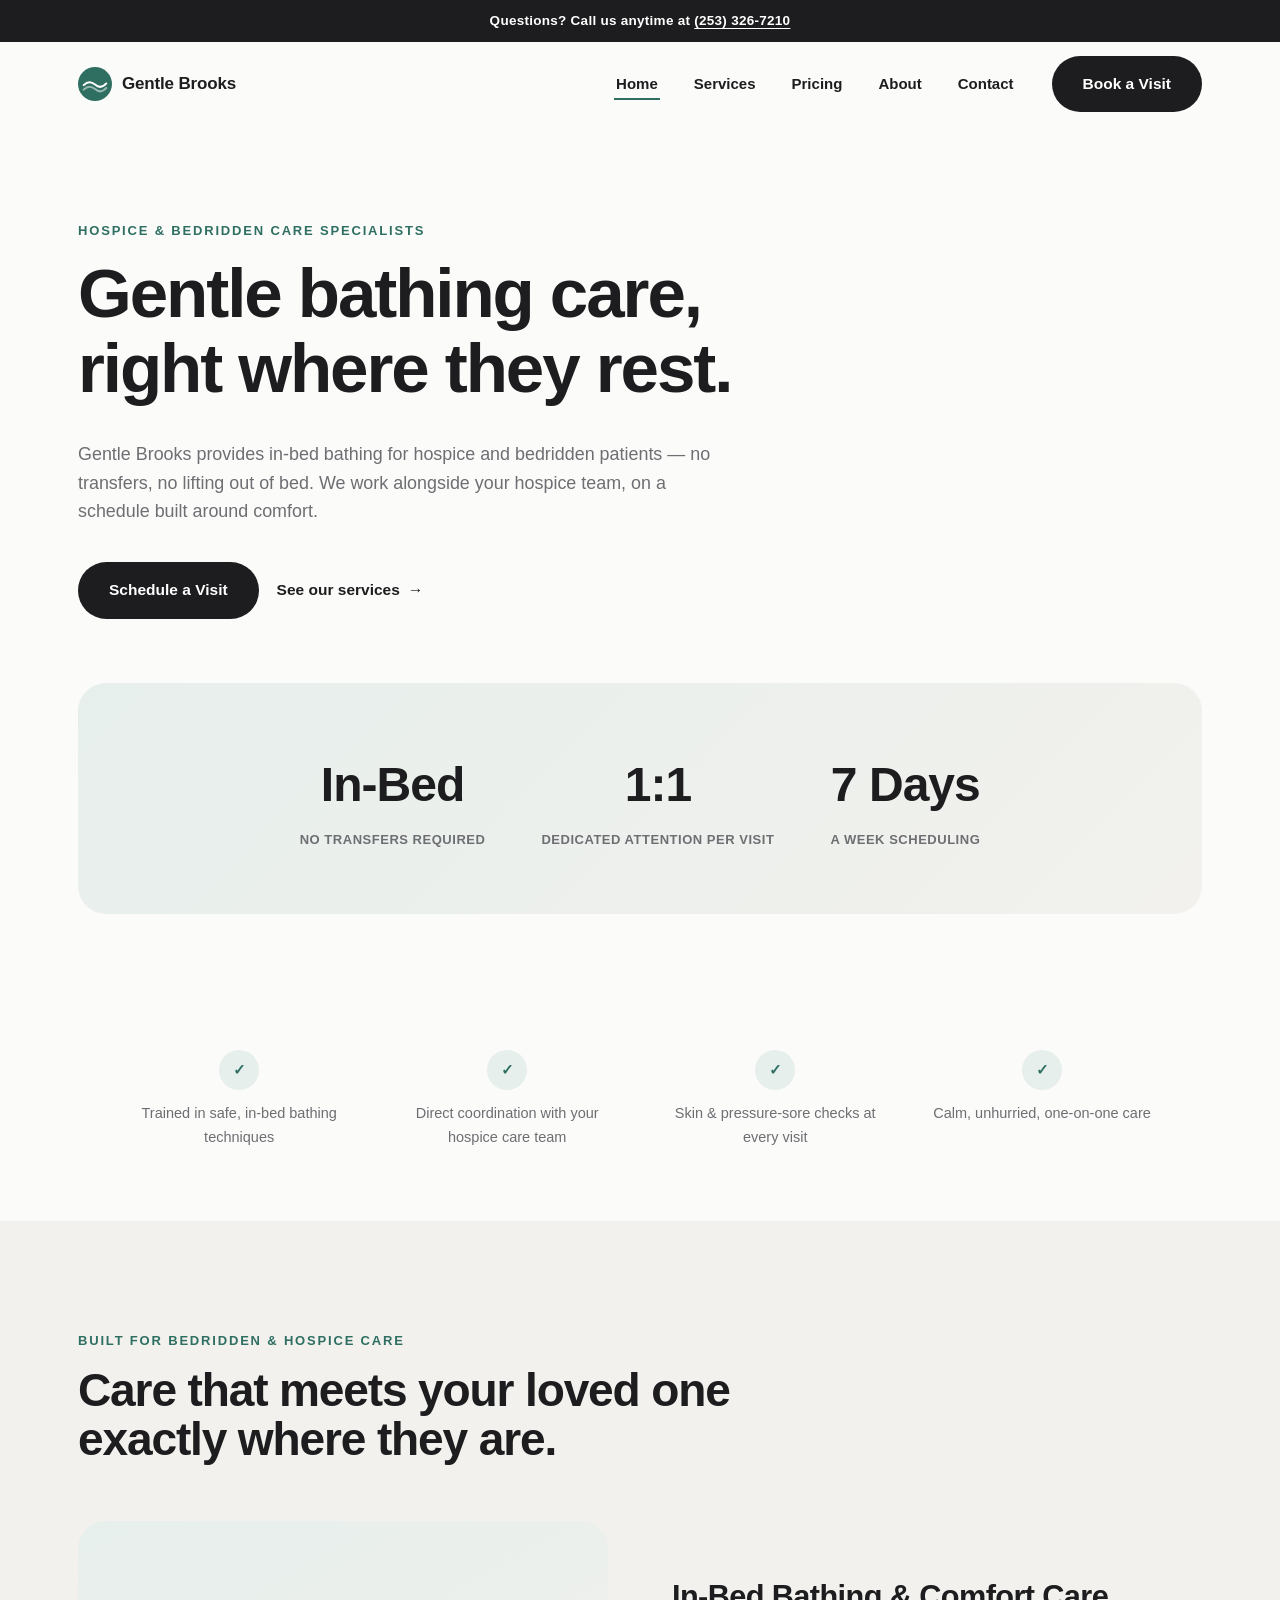
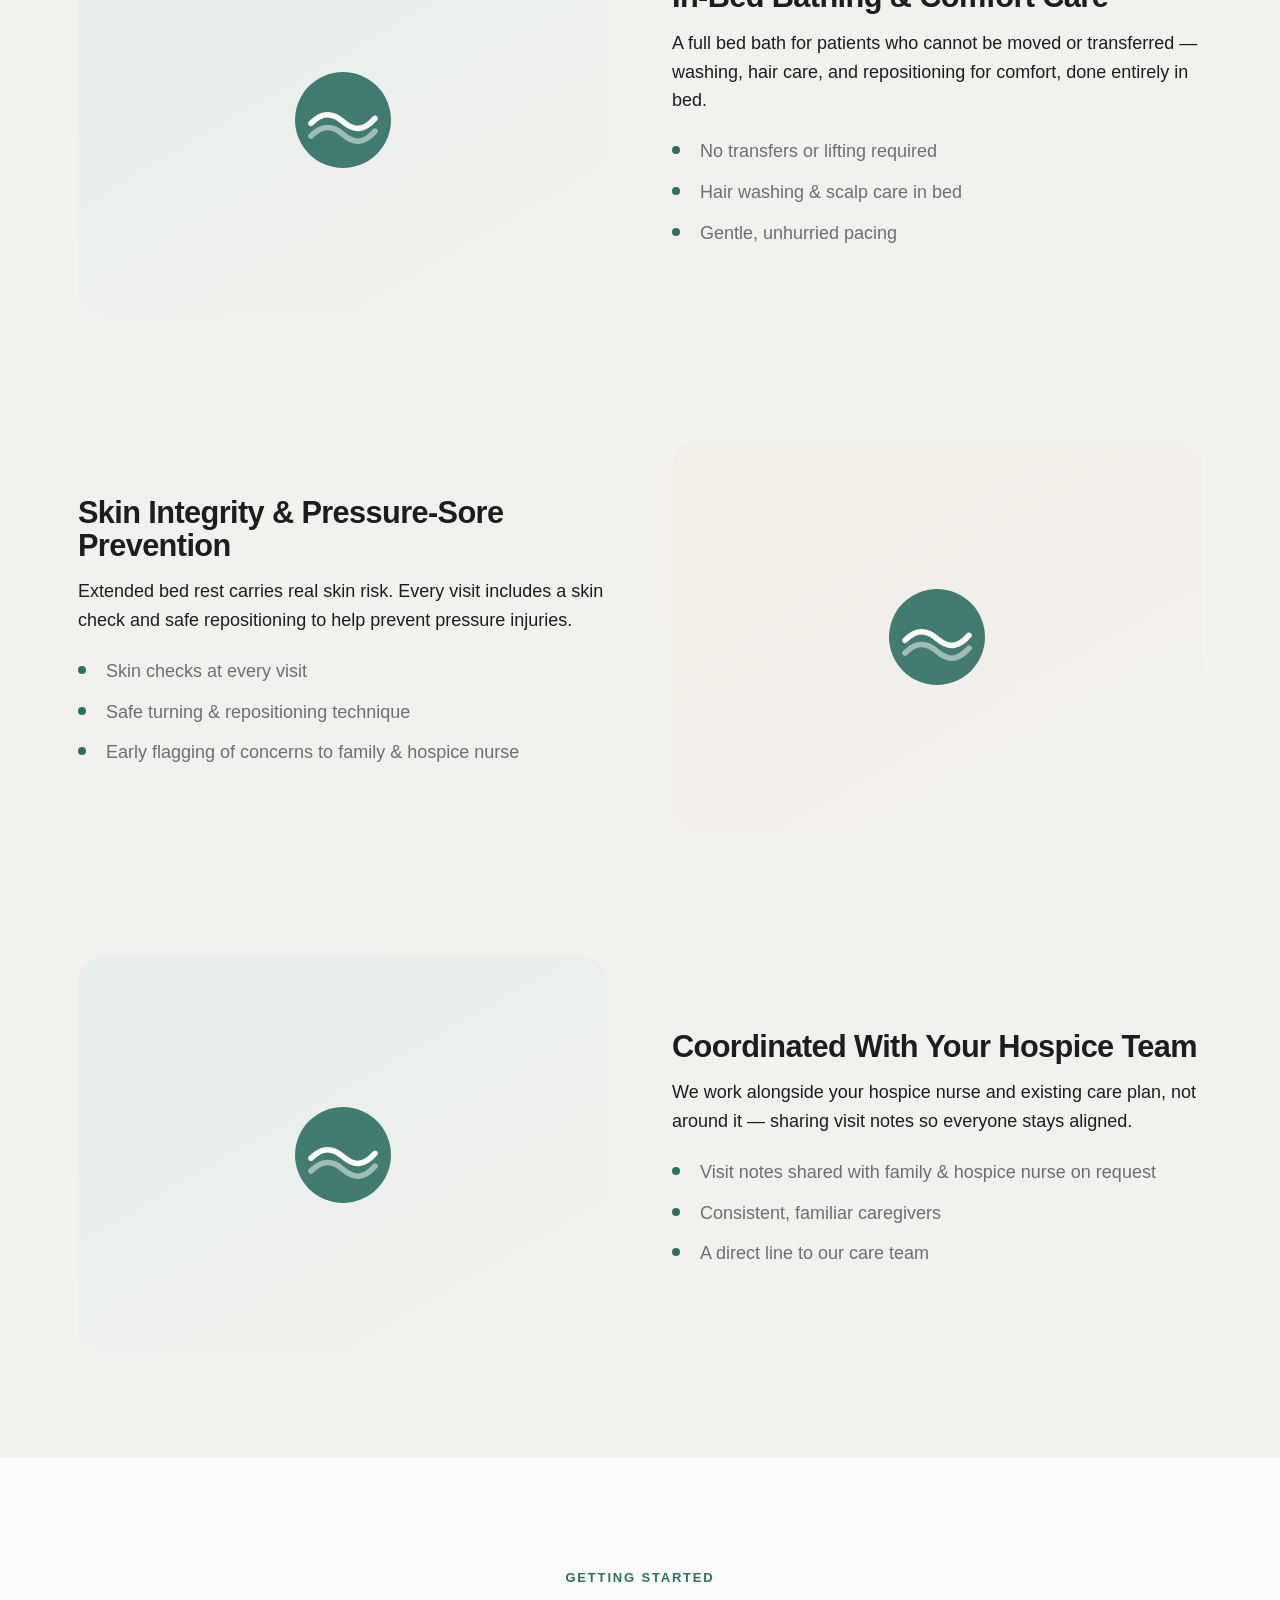
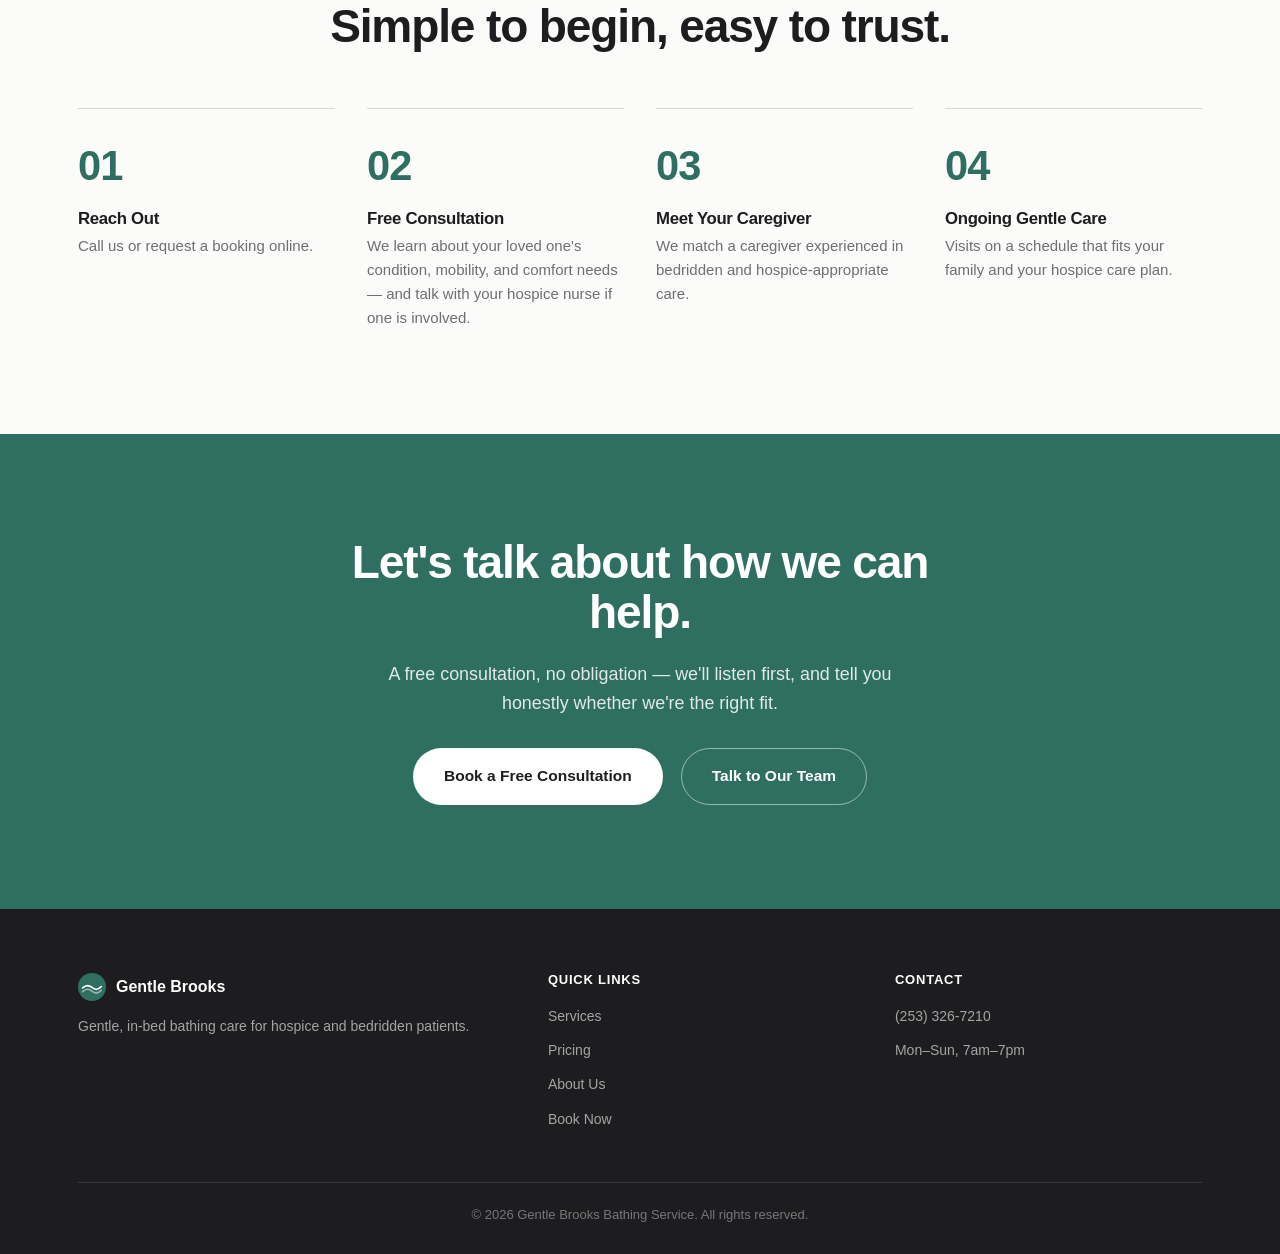
==== index.html @ 789d9bb1 "Add Gentle Brooks Bathing Service site Static site wired to Supabase for booking and contact forms. " ====
<!doctype html>
<html lang="en">
<head>
<meta charset="UTF-8">
<meta name="viewport" content="width=device-width, initial-scale=1.0">
<title>Gentle Brooks Bathing Service | In-Bed Bathing Care for Hospice &amp; Bedridden Patients</title>
<meta name="description" content="Gentle Brooks Bathing Service provides safe, dignified, in-bed bathing care for hospice and bedridden patients — no transfers required. Coordinated with your hospice team.">
<link rel="icon" type="image/svg+xml" href="assets/images/icon.svg">
<link rel="stylesheet" href="assets/css/style.css">
</head>
<body>
<a class="skip-link" href="#main">Skip to main content</a>

<div class="call-strip">
  Questions? Call us anytime at <a href="tel:+12533267210">(253) 326-7210</a>
</div>

<header class="site-header" id="siteHeader">
  <div class="container header-inner">
    <a class="brand" href="index.html">
      <img src="assets/images/icon.svg" alt="" class="brand-mark" aria-hidden="true">
      <span class="brand-word">Gentle Brooks</span>
    </a>
    <div class="nav-flex">
      <nav class="main-nav" id="mainNav" aria-label="Primary">
        <ul>
          <li><a href="index.html" aria-current="page">Home</a></li>
          <li><a href="services.html">Services</a></li>
          <li><a href="pricing.html">Pricing</a></li>
          <li><a href="about.html">About</a></li>
          <li><a href="contact.html">Contact</a></li>
        </ul>
      </nav>
      <a class="btn btn-primary nav-cta" href="booking.html">Book a Visit</a>
    </div>
    <button class="nav-toggle" id="navToggle" aria-label="Toggle menu" aria-expanded="false" aria-controls="mainNav">
      <span class="bar"></span><span class="bar"></span><span class="bar"></span>
    </button>
  </div>
</header>

<main id="main">

  <section class="hero">
    <div class="container">
      <div class="hero-inner reveal">
        <p class="eyebrow">Hospice &amp; Bedridden Care Specialists</p>
        <h1 class="display-1">Gentle bathing care,<br>right where they rest.</h1>
        <p class="lead">Gentle Brooks provides in-bed bathing for hospice and bedridden patients &mdash; no transfers, no lifting out of bed. We work alongside your hospice team, on a schedule built around comfort.</p>
        <div class="btn-row">
          <a class="btn btn-primary" href="booking.html">Schedule a Visit</a>
          <a class="btn btn-ghost" href="services.html">See our services</a>
        </div>
      </div>

      <div class="hero-visual reveal reveal-delay-1">
        <div class="hero-stat">
          <div class="num">In-Bed</div>
          <div class="label">No Transfers Required</div>
        </div>
        <div class="hero-stat">
          <div class="num">1:1</div>
          <div class="label">Dedicated Attention Per Visit</div>
        </div>
        <div class="hero-stat">
          <div class="num">7 Days</div>
          <div class="label">A Week Scheduling</div>
        </div>
      </div>
    </div>
  </section>

  <section class="section tight">
    <div class="container">
      <ul class="trust-row reveal">
        <li><span class="glyph">&#10003;</span>Trained in safe, in-bed bathing techniques</li>
        <li><span class="glyph">&#10003;</span>Direct coordination with your hospice care team</li>
        <li><span class="glyph">&#10003;</span>Skin &amp; pressure-sore checks at every visit</li>
        <li><span class="glyph">&#10003;</span>Calm, unhurried, one-on-one care</li>
      </ul>
    </div>
  </section>

  <section class="section alt">
    <div class="container">
      <div class="section-heading reveal">
        <p class="eyebrow">Built For Bedridden &amp; Hospice Care</p>
        <h2 class="display-2">Care that meets your loved one exactly where they are.</h2>
      </div>

      <div class="feature-row reveal">
        <div class="feature-visual tint-a">
          <img class="mark" src="assets/images/icon.svg" alt="">
        </div>
        <div class="feature-copy">
          <h3>In-Bed Bathing &amp; Comfort Care</h3>
          <p>A full bed bath for patients who cannot be moved or transferred &mdash; washing, hair care, and repositioning for comfort, done entirely in bed.</p>
          <ul class="feature-list">
            <li>No transfers or lifting required</li>
            <li>Hair washing &amp; scalp care in bed</li>
            <li>Gentle, unhurried pacing</li>
          </ul>
        </div>
      </div>

      <div class="feature-row reverse reveal">
        <div class="feature-visual tint-b">
          <img class="mark" src="assets/images/icon.svg" alt="">
        </div>
        <div class="feature-copy">
          <h3>Skin Integrity &amp; Pressure-Sore Prevention</h3>
          <p>Extended bed rest carries real skin risk. Every visit includes a skin check and safe repositioning to help prevent pressure injuries.</p>
          <ul class="feature-list">
            <li>Skin checks at every visit</li>
            <li>Safe turning &amp; repositioning technique</li>
            <li>Early flagging of concerns to family &amp; hospice nurse</li>
          </ul>
        </div>
      </div>

      <div class="feature-row reveal">
        <div class="feature-visual tint-a">
          <img class="mark" src="assets/images/icon.svg" alt="">
        </div>
        <div class="feature-copy">
          <h3>Coordinated With Your Hospice Team</h3>
          <p>We work alongside your hospice nurse and existing care plan, not around it &mdash; sharing visit notes so everyone stays aligned.</p>
          <ul class="feature-list">
            <li>Visit notes shared with family &amp; hospice nurse on request</li>
            <li>Consistent, familiar caregivers</li>
            <li>A direct line to our care team</li>
          </ul>
        </div>
      </div>
    </div>
  </section>

  <section class="section">
    <div class="container">
      <div class="section-heading center reveal">
        <p class="eyebrow">Getting Started</p>
        <h2 class="display-2">Simple to begin, easy to trust.</h2>
      </div>
      <div class="steps reveal">
        <div class="step">
          <span class="num">01</span>
          <h4>Reach Out</h4>
          <p>Call us or request a booking online.</p>
        </div>
        <div class="step">
          <span class="num">02</span>
          <h4>Free Consultation</h4>
          <p>We learn about your loved one's condition, mobility, and comfort needs &mdash; and talk with your hospice nurse if one is involved.</p>
        </div>
        <div class="step">
          <span class="num">03</span>
          <h4>Meet Your Caregiver</h4>
          <p>We match a caregiver experienced in bedridden and hospice-appropriate care.</p>
        </div>
        <div class="step">
          <span class="num">04</span>
          <h4>Ongoing Gentle Care</h4>
          <p>Visits on a schedule that fits your family and your hospice care plan.</p>
        </div>
      </div>
    </div>
  </section>

  <section class="section accent-block cta-banner">
    <div class="container reveal">
      <h2 class="display-2">Let's talk about how we can help.</h2>
      <p class="lead">A free consultation, no obligation &mdash; we'll listen first, and tell you honestly whether we're the right fit.</p>
      <div class="btn-row">
        <a class="btn btn-primary" href="booking.html">Book a Free Consultation</a>
        <a class="btn btn-outline" href="contact.html">Talk to Our Team</a>
      </div>
    </div>
  </section>

</main>

<footer class="site-footer">
  <div class="container">
    <div class="footer-grid">
      <div>
        <div class="footer-brand">
          <img src="assets/images/icon.svg" alt="" style="height:28px;width:28px;">
          <span>Gentle Brooks</span>
        </div>
        <p>Gentle, in-bed bathing care for hospice and bedridden patients.</p>
      </div>
      <div>
        <h4>Quick Links</h4>
        <ul>
          <li><a href="services.html">Services</a></li>
          <li><a href="pricing.html">Pricing</a></li>
          <li><a href="about.html">About Us</a></li>
          <li><a href="booking.html">Book Now</a></li>
        </ul>
      </div>
      <div>
        <h4>Contact</h4>
        <ul>
          <li><a href="tel:+12533267210">(253) 326-7210</a></li>
          <li>Mon&ndash;Sun, 7am&ndash;7pm</li>
        </ul>
      </div>
    </div>
    <div class="footer-bottom">
      &copy; 2026 Gentle Brooks Bathing Service. All rights reserved.
    </div>
  </div>
</footer>

<script src="assets/js/main.js"></script>
</body>
</html>
---- assets/css/style.css ----
:root {
  --ink: #1D1D1F;
  --ink-soft: #6E6E73;
  --ink-faint: #9A9AA0;
  --bg: #FBFBFA;
  --bg-alt: #F2F1ED;
  --bg-deep: #EDEBE4;
  --white: #FFFFFF;
  --accent: #2F6F62;
  --accent-dark: #1F4E44;
  --accent-tint: #E7EFEC;
  --line: rgba(29,29,31,0.10);
  --line-strong: rgba(29,29,31,0.16);
  --radius-lg: 28px;
  --radius-md: 18px;
  --radius-sm: 12px;
  --container: 1180px;
  --shadow-soft: 0 1px 2px rgba(29,29,31,0.04), 0 12px 32px rgba(29,29,31,0.06);
  --ease: cubic-bezier(0.22, 1, 0.36, 1);
  --font: -apple-system, BlinkMacSystemFont, "SF Pro Display", "Segoe UI", Roboto, Helvetica, Arial, sans-serif;
}

* { box-sizing: border-box; }
html { scroll-behavior: smooth; }

@media (prefers-reduced-motion: reduce) {
  html { scroll-behavior: auto; }
  *, *::before, *::after {
    animation-duration: 0.001ms !important;
    transition-duration: 0.001ms !important;
  }
}

body {
  margin: 0;
  font-family: var(--font);
  color: var(--ink);
  background: var(--bg);
  line-height: 1.6;
  font-size: 18px;
  -webkit-font-smoothing: antialiased;
}

h1, h2, h3, h4 {
  font-family: var(--font);
  color: var(--ink);
  line-height: 1.08;
  letter-spacing: -0.02em;
  margin: 0 0 0.5em;
  font-weight: 700;
}

p { margin: 0 0 1em; }
a { color: var(--accent); }
img { max-width: 100%; display: block; }

.container {
  max-width: var(--container);
  margin: 0 auto;
  padding: 0 28px;
}

.skip-link {
  position: absolute;
  left: -999px;
  top: auto;
  background: var(--ink);
  color: var(--white);
  padding: 12px 18px;
  border-radius: 10px;
  z-index: 1000;
  font-weight: 600;
}
.skip-link:focus { left: 16px; top: 16px; }

.eyebrow {
  display: inline-block;
  font-size: 13px;
  font-weight: 700;
  letter-spacing: 0.14em;
  text-transform: uppercase;
  color: var(--accent);
  margin-bottom: 14px;
}

.display-1 {
  font-size: clamp(2.6rem, 5.4vw, 4.6rem);
  font-weight: 700;
  letter-spacing: -0.03em;
}

.display-2 {
  font-size: clamp(2rem, 3.6vw, 3rem);
  font-weight: 700;
  letter-spacing: -0.025em;
}

.lead {
  font-size: clamp(1.05rem, 1.4vw, 1.3rem);
  color: var(--ink-soft);
  font-weight: 400;
  max-width: 640px;
}

.call-strip {
  background: var(--ink);
  color: var(--white);
  text-align: center;
  font-size: 13.5px;
  font-weight: 600;
  letter-spacing: 0.02em;
  padding: 10px 12px;
}
.call-strip a { color: var(--white); text-decoration: underline; text-underline-offset: 3px; }

.site-header {
  position: sticky;
  top: 0;
  z-index: 200;
  background: rgba(251,251,250,0.72);
  backdrop-filter: saturate(180%) blur(16px);
  -webkit-backdrop-filter: saturate(180%) blur(16px);
  border-bottom: 1px solid transparent;
  transition: border-color 0.3s var(--ease), box-shadow 0.3s var(--ease);
}
.site-header.is-scrolled {
  border-bottom-color: var(--line);
  box-shadow: 0 1px 0 rgba(29,29,31,0.02);
}

.header-inner {
  display: flex;
  align-items: center;
  justify-content: space-between;
  gap: 20px;
  padding-top: 14px;
  padding-bottom: 14px;
}

.brand {
  display: flex;
  align-items: center;
  gap: 10px;
  text-decoration: none;
  flex-shrink: 0;
}
.brand-mark { height: 34px; width: 34px; }
.brand-word {
  font-weight: 700;
  font-size: 17px;
  color: var(--ink);
  letter-spacing: -0.01em;
}

.main-nav ul {
  list-style: none;
  display: flex;
  gap: 32px;
  margin: 0;
  padding: 0;
  font-size: 15px;
}
.main-nav a {
  text-decoration: none;
  color: var(--ink);
  font-weight: 600;
  padding: 6px 2px;
  position: relative;
}
.main-nav a::after {
  content: "";
  position: absolute;
  left: 0; right: 0; bottom: -2px;
  height: 2px;
  background: var(--accent);
  transform: scaleX(0);
  transform-origin: right;
  transition: transform 0.25s var(--ease);
}
.main-nav a:hover::after,
.main-nav a[aria-current="page"]::after { transform: scaleX(1); transform-origin: left; }

.nav-flex {
  display: flex;
  align-items: center;
  gap: 36px;
}

.nav-cta { display: inline-flex; }

.nav-toggle {
  display: none;
  background: none;
  border: none;
  width: 40px;
  height: 40px;
  padding: 0;
  cursor: pointer;
  position: relative;
  z-index: 210;
}
.nav-toggle .bar {
  position: absolute;
  left: 8px;
  right: 8px;
  height: 2px;
  background: var(--ink);
  border-radius: 2px;
  transition: transform 0.3s var(--ease), opacity 0.2s var(--ease);
}
.nav-toggle .bar:nth-child(1) { top: 14px; }
.nav-toggle .bar:nth-child(2) { top: 20px; }
.nav-toggle .bar:nth-child(3) { top: 26px; }
.nav-toggle[aria-expanded="true"] .bar:nth-child(1) { transform: translateY(6px) rotate(45deg); }
.nav-toggle[aria-expanded="true"] .bar:nth-child(2) { opacity: 0; }
.nav-toggle[aria-expanded="true"] .bar:nth-child(3) { transform: translateY(-6px) rotate(-45deg); }

.btn {
  display: inline-flex;
  align-items: center;
  gap: 8px;
  font-family: var(--font);
  font-weight: 700;
  font-size: 15.5px;
  padding: 15px 30px;
  border-radius: 100px;
  text-decoration: none;
  border: 1.5px solid transparent;
  transition: transform 0.2s var(--ease), background 0.2s var(--ease), color 0.2s var(--ease), border-color 0.2s var(--ease);
  cursor: pointer;
}
.btn:active { transform: scale(0.97); }

.btn-primary { background: var(--ink); color: var(--white); }
.btn-primary:hover { background: var(--accent-dark); }

.btn-accent { background: var(--accent); color: var(--white); }
.btn-accent:hover { background: var(--accent-dark); }

.btn-outline { background: transparent; color: var(--ink); border-color: var(--line-strong); }
.btn-outline:hover { border-color: var(--ink); }

.btn-ghost {
  background: none;
  border: none;
  padding: 6px 0;
  color: var(--ink);
  border-radius: 0;
  font-weight: 700;
}
.btn-ghost::after { content: "\2192"; transition: transform 0.2s var(--ease); }
.btn-ghost:hover::after { transform: translateX(4px); }

.btn-row { display: flex; gap: 18px; flex-wrap: wrap; align-items: center; }

section.section { padding: 104px 0; }
section.section.tight { padding: 72px 0; }
section.section.alt { background: var(--bg-alt); }
section.section.deep { background: var(--ink); color: var(--white); }
section.section.deep h2, section.section.deep h3 { color: var(--white); }
section.section.deep .lead { color: rgba(255,255,255,0.72); }
section.section.accent-block { background: var(--accent); color: var(--white); }
section.section.accent-block h2 { color: var(--white); }
section.section.accent-block p { color: rgba(255,255,255,0.85); }

.section-heading { max-width: 680px; margin: 0 0 56px; }
.section-heading.center { margin-left: auto; margin-right: auto; text-align: center; }

.reveal {
  opacity: 0;
  transform: translateY(28px);
  transition: opacity 0.7s var(--ease), transform 0.7s var(--ease);
}
.reveal.is-visible { opacity: 1; transform: translateY(0); }
.reveal-delay-1 { transition-delay: 0.08s; }
.reveal-delay-2 { transition-delay: 0.16s; }
.reveal-delay-3 { transition-delay: 0.24s; }

.hero {
  padding: 88px 0 64px;
}
.hero-inner { max-width: 760px; }
.hero .btn-row { margin-top: 36px; }

.hero-visual {
  margin-top: 64px;
  border-radius: var(--radius-lg);
  background: linear-gradient(135deg, var(--accent-tint) 0%, var(--bg-alt) 100%);
  padding: 64px 40px;
  display: flex;
  align-items: center;
  justify-content: center;
  gap: 56px;
  flex-wrap: wrap;
}
.hero-stat { text-align: center; min-width: 140px; }
.hero-stat .num {
  font-size: clamp(2.2rem, 4vw, 3rem);
  font-weight: 700;
  color: var(--ink);
  letter-spacing: -0.02em;
}
.hero-stat .label {
  font-size: 13px;
  font-weight: 600;
  letter-spacing: 0.04em;
  text-transform: uppercase;
  color: var(--ink-soft);
  margin-top: 6px;
}

.trust-row {
  display: flex;
  justify-content: center;
  gap: 48px;
  flex-wrap: wrap;
  list-style: none;
  margin: 0;
  padding: 0;
  text-align: center;
}
.trust-row li {
  max-width: 220px;
  font-size: 14.5px;
  color: var(--ink-soft);
  font-weight: 500;
}
.trust-row .glyph {
  display: block;
  width: 40px;
  height: 40px;
  line-height: 40px;
  border-radius: 50%;
  background: var(--accent-tint);
  color: var(--accent);
  font-weight: 700;
  margin: 0 auto 12px;
}

.feature-row {
  display: grid;
  grid-template-columns: 1fr 1fr;
  gap: 64px;
  align-items: center;
}
.feature-row + .feature-row { margin-top: 120px; }
.feature-row.reverse .feature-visual { order: 2; }
.feature-row.reverse .feature-copy { order: 1; }

.feature-visual {
  aspect-ratio: 4 / 3;
  border-radius: var(--radius-lg);
  background: var(--bg-alt);
  display: flex;
  align-items: center;
  justify-content: center;
  position: relative;
  overflow: hidden;
}
.feature-visual .mark {
  width: 96px;
  height: 96px;
  opacity: 0.9;
}
.feature-visual.tint-a { background: linear-gradient(150deg, #E7EFEC, #F2F1ED); }
.feature-visual.tint-b { background: linear-gradient(150deg, #F2EDE6, #F2F1ED); }

.feature-copy h3 { font-size: clamp(1.5rem, 2.4vw, 2rem); }
.feature-list {
  list-style: none;
  padding: 0;
  margin: 22px 0 0;
}
.feature-list li {
  padding-left: 28px;
  position: relative;
  margin-bottom: 12px;
  color: var(--ink-soft);
}
.feature-list li::before {
  content: "";
  position: absolute;
  left: 0; top: 9px;
  width: 8px; height: 8px;
  border-radius: 50%;
  background: var(--accent);
}

.steps {
  display: grid;
  grid-template-columns: repeat(4, 1fr);
  gap: 32px;
}
.step { border-top: 1px solid var(--line-strong); padding-top: 24px; }
.step .num {
  font-size: 2.6rem;
  font-weight: 700;
  color: var(--accent);
  letter-spacing: -0.02em;
  display: block;
  margin-bottom: 10px;
}
.step h4 { font-size: 1.05rem; margin-bottom: 6px; }
.step p { color: var(--ink-soft); font-size: 15px; margin: 0; }

.card-grid {
  display: grid;
  grid-template-columns: repeat(3, 1fr);
  gap: 24px;
}

.card {
  background: var(--white);
  border-radius: var(--radius-md);
  border: 1px solid var(--line);
  padding: 32px;
  transition: border-color 0.25s var(--ease), transform 0.25s var(--ease), box-shadow 0.25s var(--ease);
}
.card:hover { border-color: var(--line-strong); transform: translateY(-3px); box-shadow: var(--shadow-soft); }
.card h3 { font-size: 1.15rem; }
.card p { color: var(--ink-soft); font-size: 15px; }

.card ul {
  margin: 0;
  padding-left: 0;
  list-style: none;
  font-size: 15px;
  color: var(--ink-soft);
}
.card ul li {
  padding-left: 22px;
  position: relative;
  margin-bottom: 8px;
}
.card ul li::before {
  content: "";
  position: absolute;
  left: 0; top: 8px;
  width: 6px; height: 6px;
  border-radius: 50%;
  background: var(--accent);
}

.pricing-grid {
  display: grid;
  grid-template-columns: repeat(3, 1fr);
  gap: 24px;
  align-items: stretch;
}
.price-card {
  background: var(--white);
  border-radius: var(--radius-lg);
  border: 1px solid var(--line);
  padding: 40px 32px;
  display: flex;
  flex-direction: column;
  position: relative;
}
.price-card.featured {
  border: 2px solid var(--accent);
  box-shadow: var(--shadow-soft);
}
.price-card .badge {
  position: absolute;
  top: -14px;
  left: 32px;
  background: var(--accent);
  color: var(--white);
  font-size: 12px;
  font-weight: 700;
  letter-spacing: 0.06em;
  text-transform: uppercase;
  padding: 6px 14px;
  border-radius: 100px;
}
.price-card h3 { font-size: 1.2rem; }
.price-card .price {
  font-size: 2rem;
  font-weight: 700;
  letter-spacing: -0.02em;
  margin: 4px 0 20px;
}
.price-card .price span {
  font-size: 14px;
  font-weight: 500;
  color: var(--ink-soft);
}
.price-card ul {
  list-style: none;
  padding: 0;
  margin: 0 0 28px;
  font-size: 15px;
  color: var(--ink-soft);
  flex-grow: 1;
}
.price-card ul li {
  padding-left: 24px;
  position: relative;
  margin-bottom: 10px;
}
.price-card ul li::before {
  content: "\2713";
  position: absolute;
  left: 0; top: 0;
  color: var(--accent);
  font-weight: 700;
}

.quote-block { max-width: 780px; margin: 0 auto 40px; }
.quote-block .mark {
  font-size: 4rem;
  color: var(--accent);
  line-height: 1;
  font-weight: 700;
  margin-bottom: 8px;
  display: block;
}
.quote-block p.quote {
  font-size: clamp(1.2rem, 2.2vw, 1.6rem);
  font-weight: 500;
  color: var(--ink);
  letter-spacing: -0.01em;
}
.quote-block p.attr {
  font-size: 14px;
  color: var(--ink-soft);
  font-weight: 600;
  margin-top: 12px;
}

.cta-banner { text-align: center; }
.cta-banner h2 { max-width: 620px; margin-left: auto; margin-right: auto; }
.cta-banner p.lead { max-width: 520px; margin-left: auto; margin-right: auto; }
.cta-banner .btn-row { justify-content: center; margin-top: 30px; }
.cta-banner .btn-primary { background: var(--white); color: var(--ink); }
.cta-banner .btn-primary:hover { background: var(--bg-alt); }
.cta-banner .btn-outline { border-color: rgba(255,255,255,0.5); color: var(--white); }
.cta-banner .btn-outline:hover { border-color: var(--white); background: rgba(255,255,255,0.1); }

.card-form {
  background: var(--white);
  border-radius: var(--radius-lg);
  border: 1px solid var(--line);
  padding: 40px;
  max-width: 640px;
  margin: 0 auto;
}
.form-row { margin-bottom: 22px; }
.form-row label {
  display: block;
  font-weight: 600;
  font-size: 14px;
  margin-bottom: 8px;
  color: var(--ink);
}
.form-row input,
.form-row select,
.form-row textarea {
  width: 100%;
  padding: 14px 16px;
  border: 1.5px solid var(--line-strong);
  border-radius: 12px;
  font-family: var(--font);
  font-size: 16px;
  background: var(--bg);
  transition: border-color 0.2s var(--ease), box-shadow 0.2s var(--ease);
}
.form-row input:focus,
.form-row select:focus,
.form-row textarea:focus {
  outline: none;
  border-color: var(--accent);
  box-shadow: 0 0 0 4px var(--accent-tint);
}
.form-row textarea { resize: vertical; min-height: 120px; }
.two-col { display: grid; grid-template-columns: 1fr 1fr; gap: 20px; }
.form-note { font-size: 13.5px; color: var(--ink-soft); margin-top: 18px; text-align: center; }

.callout {
  background: var(--accent-tint);
  border-left: 4px solid var(--accent);
  border-radius: 0 var(--radius-sm) var(--radius-sm) 0;
  padding: 22px 26px;
  font-size: 15px;
  color: var(--ink);
  max-width: 780px;
}
.callout strong { color: var(--accent-dark); }
.callout.on-dark {
  background: rgba(255,255,255,0.08);
  border-left-color: rgba(255,255,255,0.6);
  color: rgba(255,255,255,0.9);
}

.embed-box {
  background: var(--bg-alt);
  border: 1.5px dashed var(--line-strong);
  border-radius: var(--radius-lg);
  padding: 48px;
  text-align: center;
  color: var(--ink-soft);
  font-size: 15px;
}
.embed-box strong { color: var(--ink); }
.embed-box code {
  background: var(--white);
  padding: 3px 8px;
  border-radius: 6px;
  font-size: 13px;
  border: 1px solid var(--line);
}

.contact-grid {
  display: grid;
  grid-template-columns: 0.85fr 1.15fr;
  gap: 56px;
  align-items: start;
}
.info-list {
  list-style: none;
  padding: 0;
  font-size: 16px;
}
.info-list li {
  margin-bottom: 22px;
  padding-left: 30px;
  position: relative;
}
.info-list .glyph {
  position: absolute;
  left: 0; top: 0;
  font-size: 11px;
  font-weight: 700;
  letter-spacing: 0.05em;
  text-transform: uppercase;
  color: var(--accent);
  display: block;
  margin-bottom: 2px;
}
.info-list li > a, .info-list li { display: block; }

.site-footer {
  background: var(--ink);
  color: rgba(255,255,255,0.6);
  padding: 64px 0 28px;
  font-size: 14px;
}
.footer-grid {
  display: grid;
  grid-template-columns: 1.4fr 1fr 1fr;
  gap: 40px;
  margin-bottom: 40px;
}
.footer-brand { display: flex; align-items: center; gap: 10px; margin-bottom: 14px; }
.footer-brand span { color: var(--white); font-weight: 700; font-size: 16px; }
.site-footer h4 {
  color: var(--white);
  font-size: 13px;
  letter-spacing: 0.06em;
  text-transform: uppercase;
  margin-bottom: 18px;
}
.site-footer a { color: rgba(255,255,255,0.6); text-decoration: none; }
.site-footer a:hover { color: var(--white); }
.site-footer ul { list-style: none; padding: 0; margin: 0; }
.site-footer li { margin-bottom: 12px; }
.footer-bottom {
  border-top: 1px solid rgba(255,255,255,0.12);
  padding-top: 22px;
  text-align: center;
  font-size: 13px;
  color: rgba(255,255,255,0.4);
}

@media (max-width: 920px) {
  .feature-row { grid-template-columns: 1fr; gap: 32px; }
  .feature-row.reverse .feature-visual,
  .feature-row.reverse .feature-copy { order: initial; }
  .feature-row + .feature-row { margin-top: 72px; }
  .card-grid { grid-template-columns: 1fr 1fr; }
  .pricing-grid { grid-template-columns: 1fr; max-width: 480px; margin: 0 auto; }
  .steps { grid-template-columns: 1fr 1fr; }
  .footer-grid { grid-template-columns: 1fr 1fr; }
  .contact-grid { grid-template-columns: 1fr; }
}

@media (max-width: 720px) {
  body { font-size: 17px; }
  section.section { padding: 72px 0; }
  .nav-flex { display: none; }
  .nav-toggle { display: block; }

  .main-nav {
    display: none;
  }
  .main-nav.open {
    display: flex;
    flex-direction: column;
    justify-content: center;
    position: fixed;
    inset: 0;
    background: var(--bg);
    padding: 100px 40px 40px;
    z-index: 205;
  }
  .main-nav.open ul {
    flex-direction: column;
    gap: 8px;
  }
  .main-nav.open a { font-size: 28px; display: block; padding: 12px 0; }
  .main-nav.open .nav-cta { margin-top: 24px; }

  .card-grid { grid-template-columns: 1fr; }
  .steps { grid-template-columns: 1fr; }
  .step { padding-top: 20px; }
  .footer-grid { grid-template-columns: 1fr; }
  .two-col { grid-template-columns: 1fr; }
  .hero-visual { gap: 32px; padding: 40px 24px; }
  .card-form, .embed-box { padding: 28px; }
}
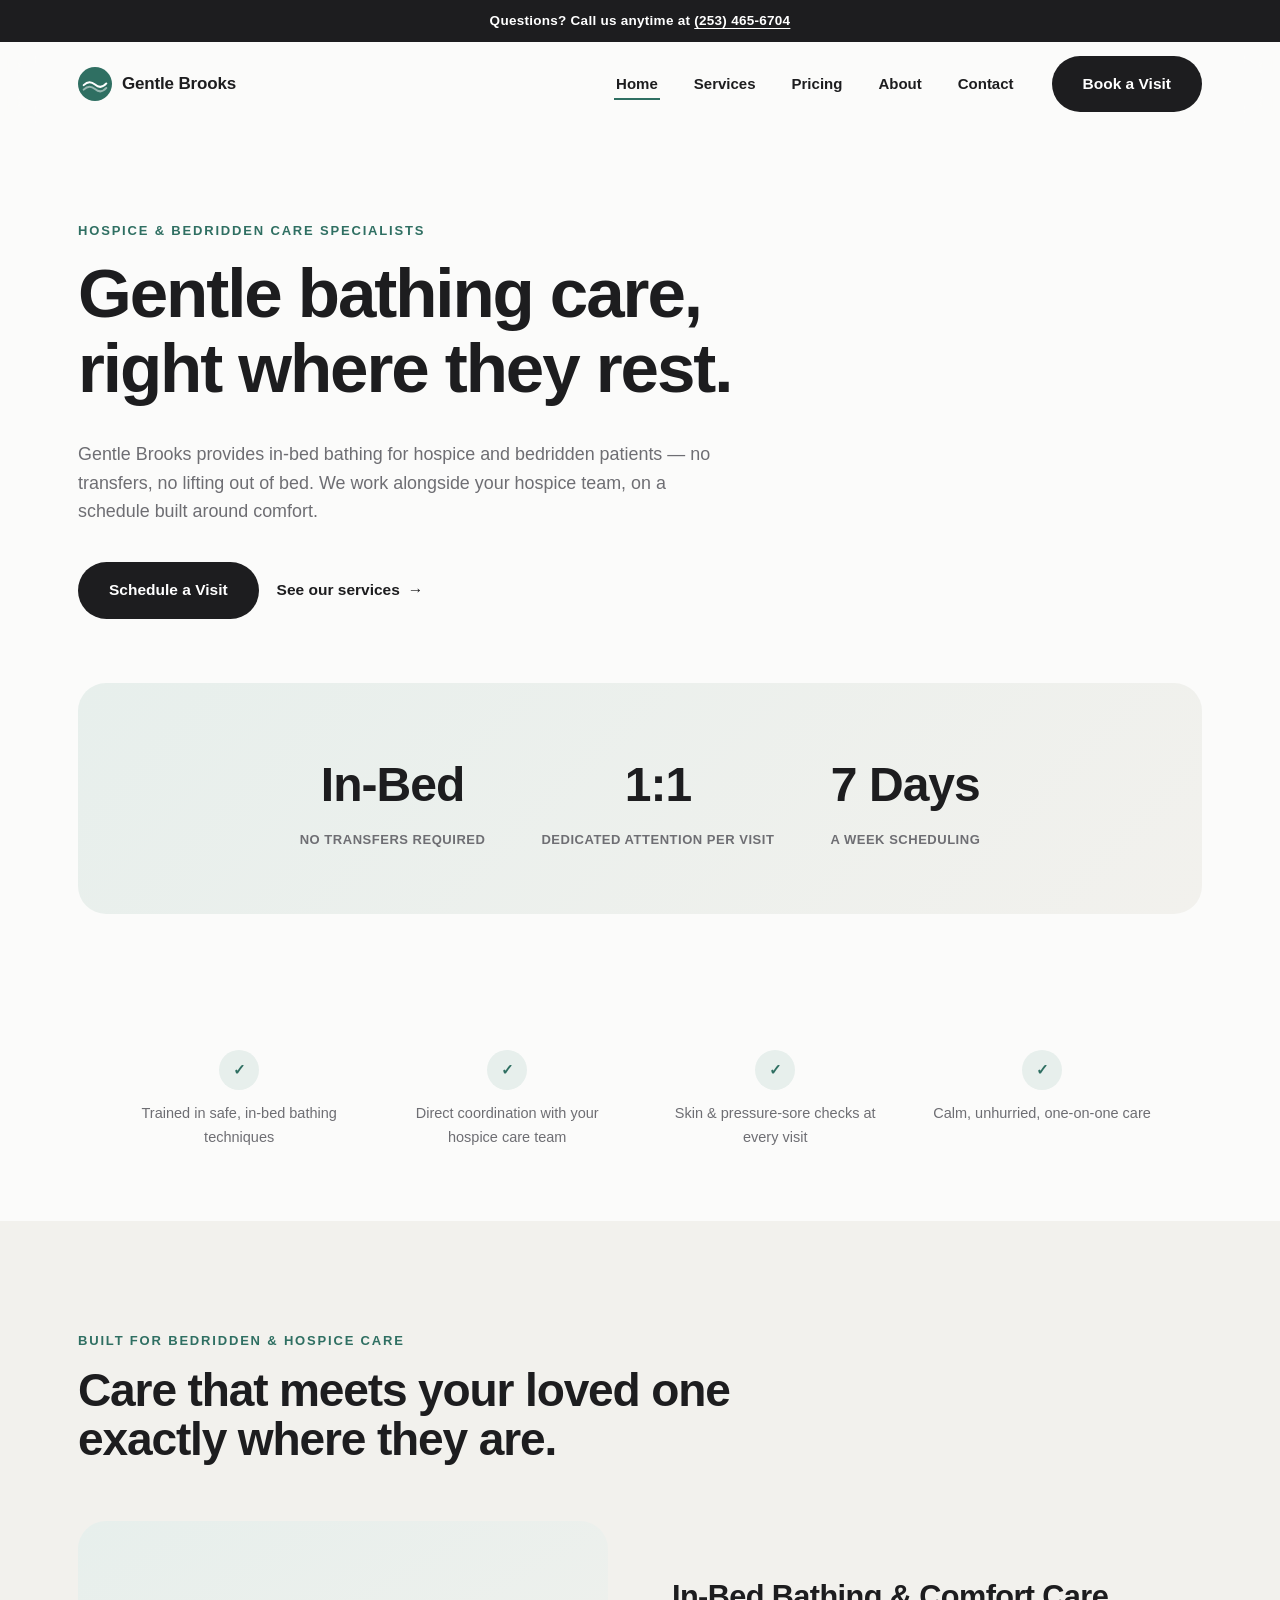
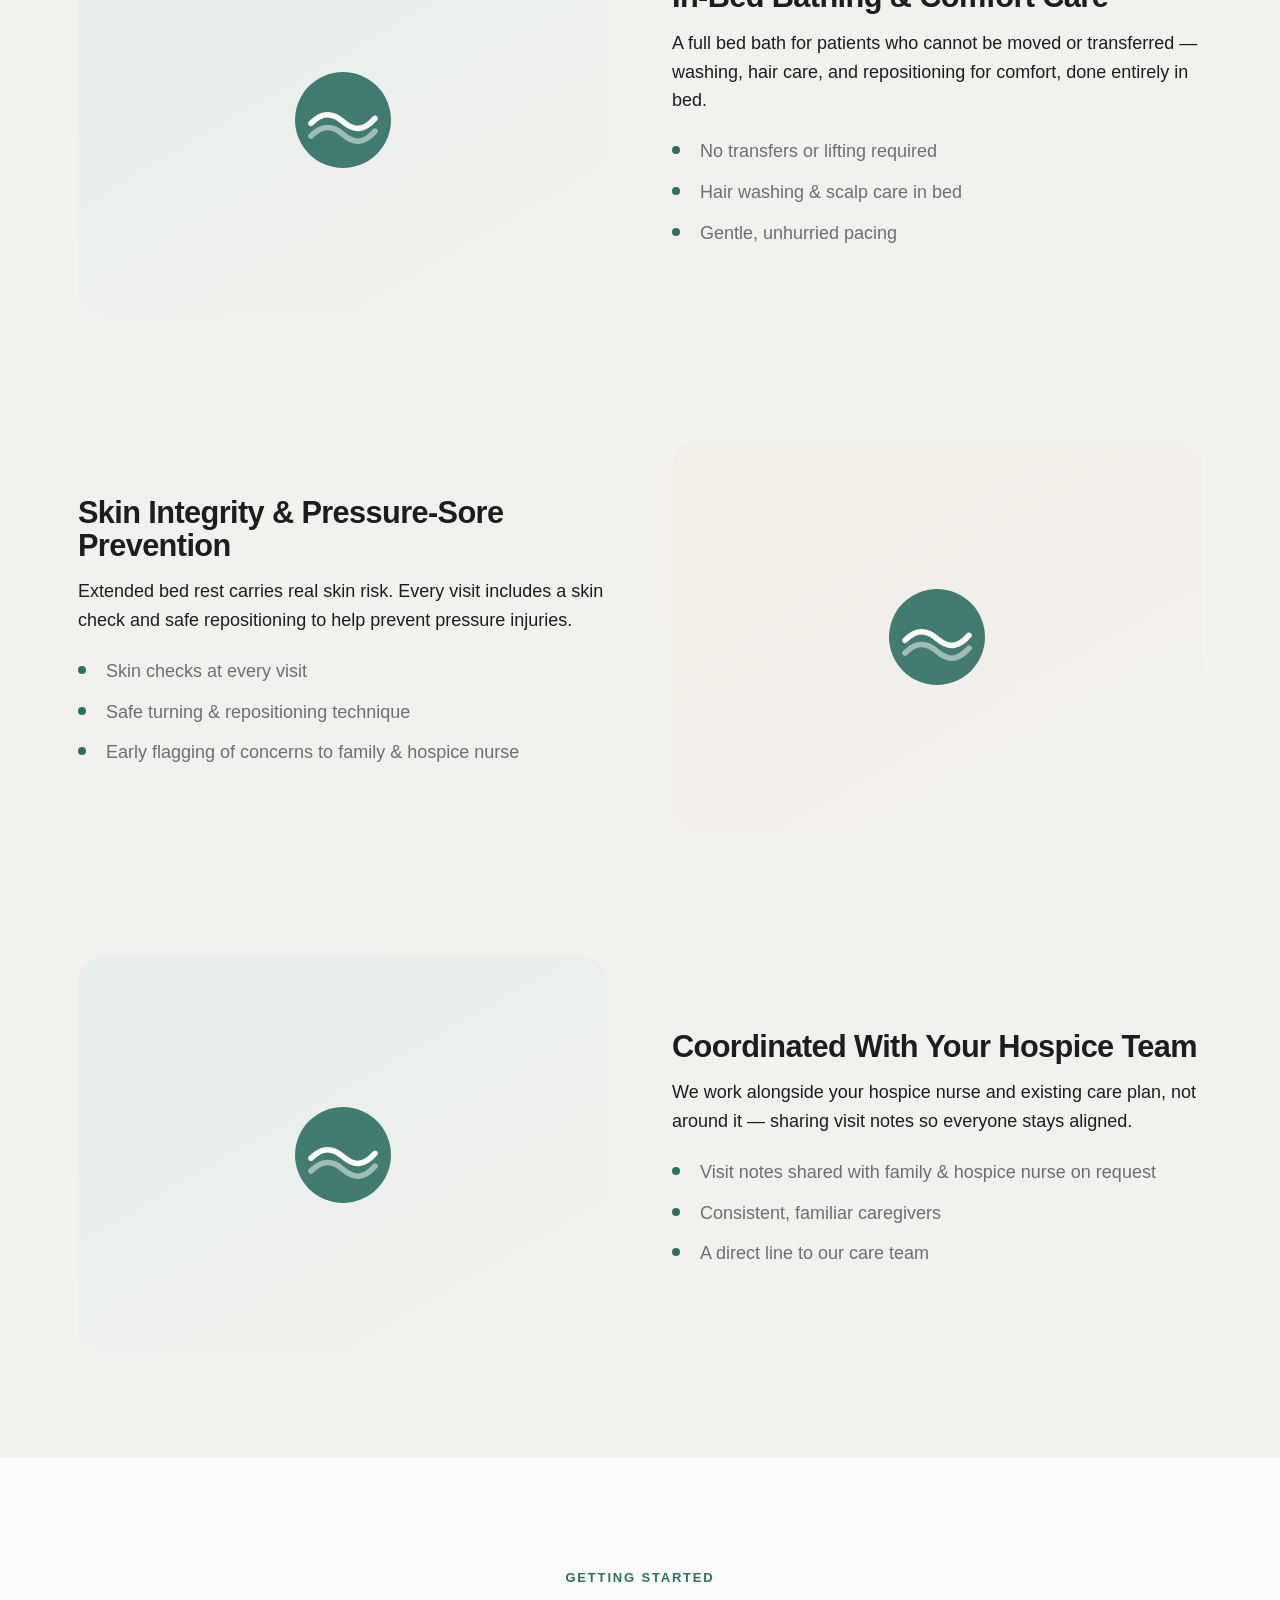
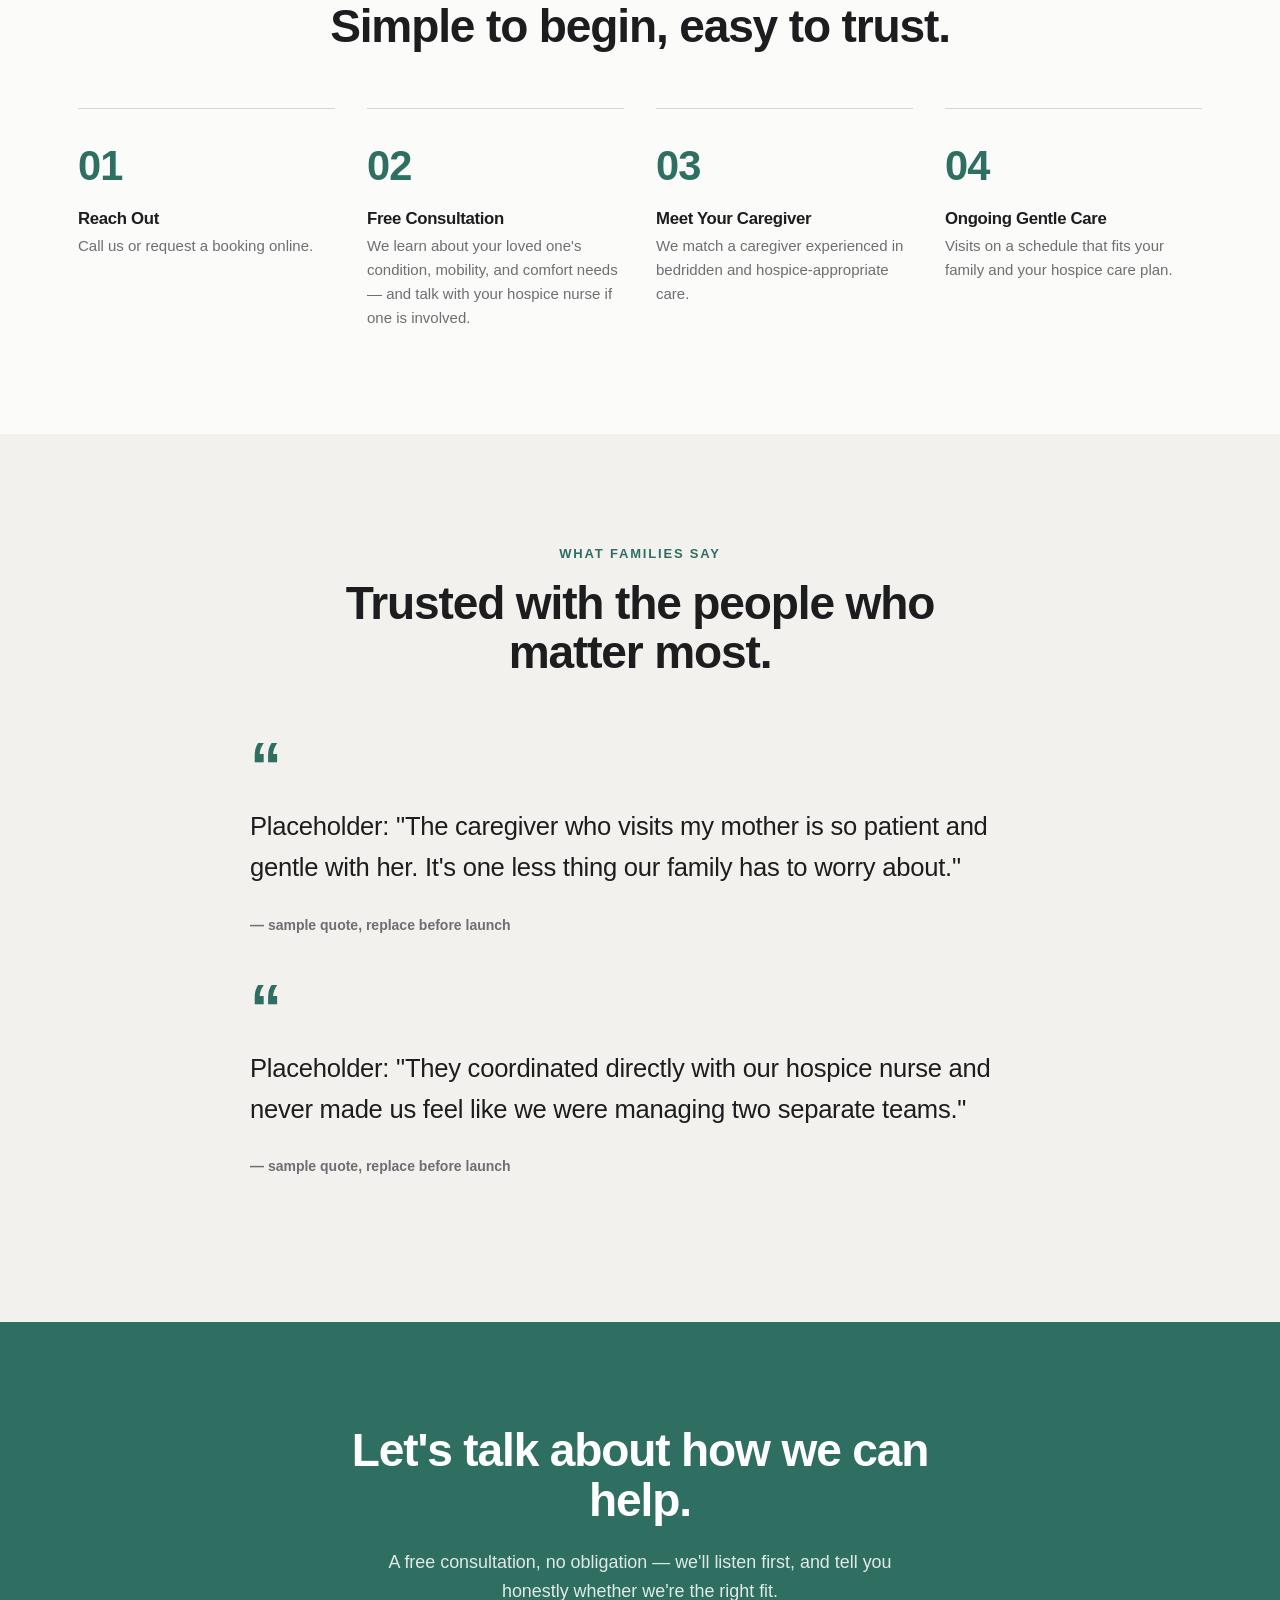
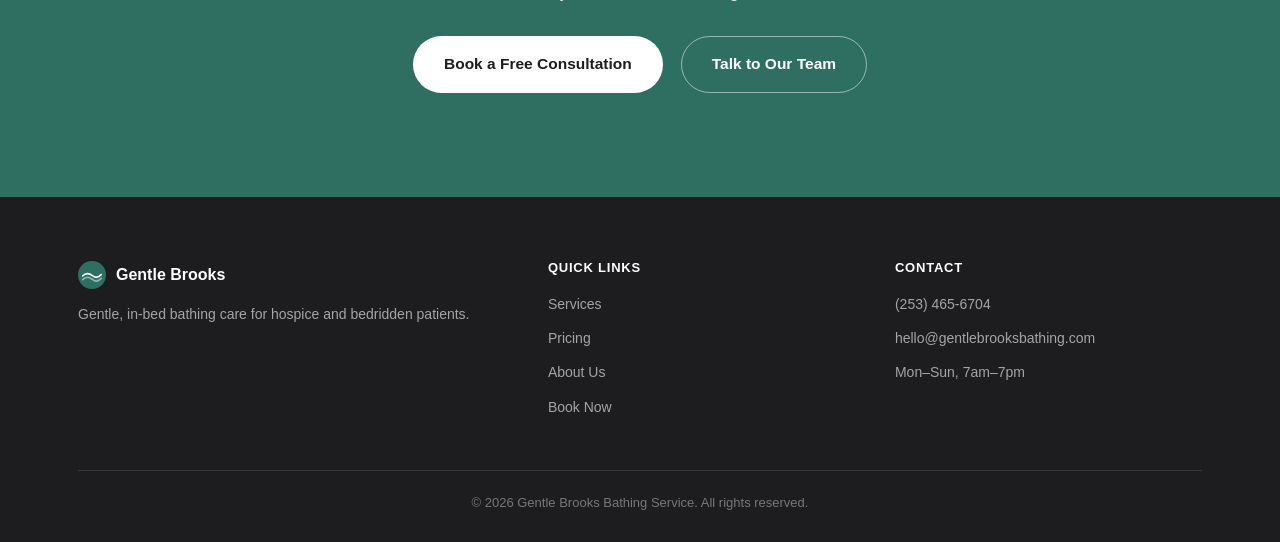
==== commit e57000c5: "Update contact info, rebuild bath tiers to standard CNA scope, add service price list - Update phone" ====
--- a/index.html
+++ b/index.html
@@ -12,7 +12,7 @@
 <a class="skip-link" href="#main">Skip to main content</a>
 
 <div class="call-strip">
-  Questions? Call us anytime at <a href="tel:+12533267210">(253) 326-7210</a>
+  Questions? Call us anytime at <a href="tel:+12534656704">(253) 465-6704</a>
 </div>
 
 <header class="site-header" id="siteHeader">
@@ -166,6 +166,27 @@
     </div>
   </section>
 
+  <section class="section alt">
+    <div class="container">
+      <div class="section-heading center reveal">
+        <p class="eyebrow">What Families Say</p>
+        <h2 class="display-2">Trusted with the people who matter most.</h2>
+      </div>
+      <!-- SAMPLE TESTIMONIAL — placeholder copy only. Replace with a real client quote (with permission) before publishing. Do not launch with invented names/quotes presented as real. -->
+      <div class="quote-block reveal">
+        <span class="mark">&#8220;</span>
+        <p class="quote">Placeholder: "The caregiver who visits my mother is so patient and gentle with her. It's one less thing our family has to worry about."</p>
+        <p class="attr">— sample quote, replace before launch</p>
+      </div>
+      <!-- SAMPLE TESTIMONIAL — same note as above. -->
+      <div class="quote-block reveal">
+        <span class="mark">&#8220;</span>
+        <p class="quote">Placeholder: "They coordinated directly with our hospice nurse and never made us feel like we were managing two separate teams."</p>
+        <p class="attr">— sample quote, replace before launch</p>
+      </div>
+    </div>
+  </section>
+
   <section class="section accent-block cta-banner">
     <div class="container reveal">
       <h2 class="display-2">Let's talk about how we can help.</h2>
@@ -201,7 +222,8 @@
       <div>
         <h4>Contact</h4>
         <ul>
-          <li><a href="tel:+12533267210">(253) 326-7210</a></li>
+          <li><a href="tel:+12534656704">(253) 465-6704</a></li>
+          <li><a href="mailto:hello@gentlebrooksbathing.com">hello@gentlebrooksbathing.com</a></li>
           <li>Mon&ndash;Sun, 7am&ndash;7pm</li>
         </ul>
       </div>
--- a/assets/css/style.css
+++ b/assets/css/style.css
@@ -1,3 +1,9 @@
+/* ===========================================================
+   Gentle Brooks — Design System
+   Apple-style restraint & type discipline, Nike-style confidence
+   in color, scale, and calls to action.
+=========================================================== */
+
 :root {
   --ink: #1D1D1F;
   --ink-soft: #6E6E73;
@@ -73,6 +79,7 @@
 }
 .skip-link:focus { left: 16px; top: 16px; }
 
+/* ---------- Typography scale ---------- */
 .eyebrow {
   display: inline-block;
   font-size: 13px;
@@ -102,6 +109,7 @@
   max-width: 640px;
 }
 
+/* ---------- Utility bar ---------- */
 .call-strip {
   background: var(--ink);
   color: var(--white);
@@ -113,6 +121,7 @@
 }
 .call-strip a { color: var(--white); text-decoration: underline; text-underline-offset: 3px; }
 
+/* ---------- Header ---------- */
 .site-header {
   position: sticky;
   top: 0;
@@ -215,6 +224,7 @@
 .nav-toggle[aria-expanded="true"] .bar:nth-child(2) { opacity: 0; }
 .nav-toggle[aria-expanded="true"] .bar:nth-child(3) { transform: translateY(-6px) rotate(-45deg); }
 
+/* ---------- Buttons ---------- */
 .btn {
   display: inline-flex;
   align-items: center;
@@ -253,6 +263,7 @@
 
 .btn-row { display: flex; gap: 18px; flex-wrap: wrap; align-items: center; }
 
+/* ---------- Sections ---------- */
 section.section { padding: 104px 0; }
 section.section.tight { padding: 72px 0; }
 section.section.alt { background: var(--bg-alt); }
@@ -266,6 +277,7 @@
 .section-heading { max-width: 680px; margin: 0 0 56px; }
 .section-heading.center { margin-left: auto; margin-right: auto; text-align: center; }
 
+/* ---------- Reveal on scroll ---------- */
 .reveal {
   opacity: 0;
   transform: translateY(28px);
@@ -276,6 +288,7 @@
 .reveal-delay-2 { transition-delay: 0.16s; }
 .reveal-delay-3 { transition-delay: 0.24s; }
 
+/* ---------- Hero ---------- */
 .hero {
   padding: 88px 0 64px;
 }
@@ -309,6 +322,7 @@
   margin-top: 6px;
 }
 
+/* ---------- Trust row ---------- */
 .trust-row {
   display: flex;
   justify-content: center;
@@ -337,6 +351,7 @@
   margin: 0 auto 12px;
 }
 
+/* ---------- Feature rows (editorial) ---------- */
 .feature-row {
   display: grid;
   grid-template-columns: 1fr 1fr;
@@ -386,6 +401,7 @@
   background: var(--accent);
 }
 
+/* ---------- Steps ---------- */
 .steps {
   display: grid;
   grid-template-columns: repeat(4, 1fr);
@@ -403,6 +419,7 @@
 .step h4 { font-size: 1.05rem; margin-bottom: 6px; }
 .step p { color: var(--ink-soft); font-size: 15px; margin: 0; }
 
+/* ---------- Cards (services / pricing) ---------- */
 .card-grid {
   display: grid;
   grid-template-columns: repeat(3, 1fr);
@@ -441,6 +458,7 @@
   background: var(--accent);
 }
 
+/* ---------- Pricing ---------- */
 .pricing-grid {
   display: grid;
   grid-template-columns: repeat(3, 1fr);
@@ -506,6 +524,7 @@
   font-weight: 700;
 }
 
+/* ---------- Testimonials ---------- */
 .quote-block { max-width: 780px; margin: 0 auto 40px; }
 .quote-block .mark {
   font-size: 4rem;
@@ -528,6 +547,7 @@
   margin-top: 12px;
 }
 
+/* ---------- CTA banner ---------- */
 .cta-banner { text-align: center; }
 .cta-banner h2 { max-width: 620px; margin-left: auto; margin-right: auto; }
 .cta-banner p.lead { max-width: 520px; margin-left: auto; margin-right: auto; }
@@ -537,6 +557,7 @@
 .cta-banner .btn-outline { border-color: rgba(255,255,255,0.5); color: var(--white); }
 .cta-banner .btn-outline:hover { border-color: var(--white); background: rgba(255,255,255,0.1); }
 
+/* ---------- Forms ---------- */
 .card-form {
   background: var(--white);
   border-radius: var(--radius-lg);
@@ -576,6 +597,7 @@
 .two-col { display: grid; grid-template-columns: 1fr 1fr; gap: 20px; }
 .form-note { font-size: 13.5px; color: var(--ink-soft); margin-top: 18px; text-align: center; }
 
+/* ---------- Callout ---------- */
 .callout {
   background: var(--accent-tint);
   border-left: 4px solid var(--accent);
@@ -592,6 +614,7 @@
   color: rgba(255,255,255,0.9);
 }
 
+/* ---------- Embed box ---------- */
 .embed-box {
   background: var(--bg-alt);
   border: 1.5px dashed var(--line-strong);
@@ -610,6 +633,7 @@
   border: 1px solid var(--line);
 }
 
+/* ---------- Contact ---------- */
 .contact-grid {
   display: grid;
   grid-template-columns: 0.85fr 1.15fr;
@@ -639,6 +663,7 @@
 }
 .info-list li > a, .info-list li { display: block; }
 
+/* ---------- Footer ---------- */
 .site-footer {
   background: var(--ink);
   color: rgba(255,255,255,0.6);
@@ -672,6 +697,7 @@
   color: rgba(255,255,255,0.4);
 }
 
+/* ---------- Responsive ---------- */
 @media (max-width: 920px) {
   .feature-row { grid-template-columns: 1fr; gap: 32px; }
   .feature-row.reverse .feature-visual,
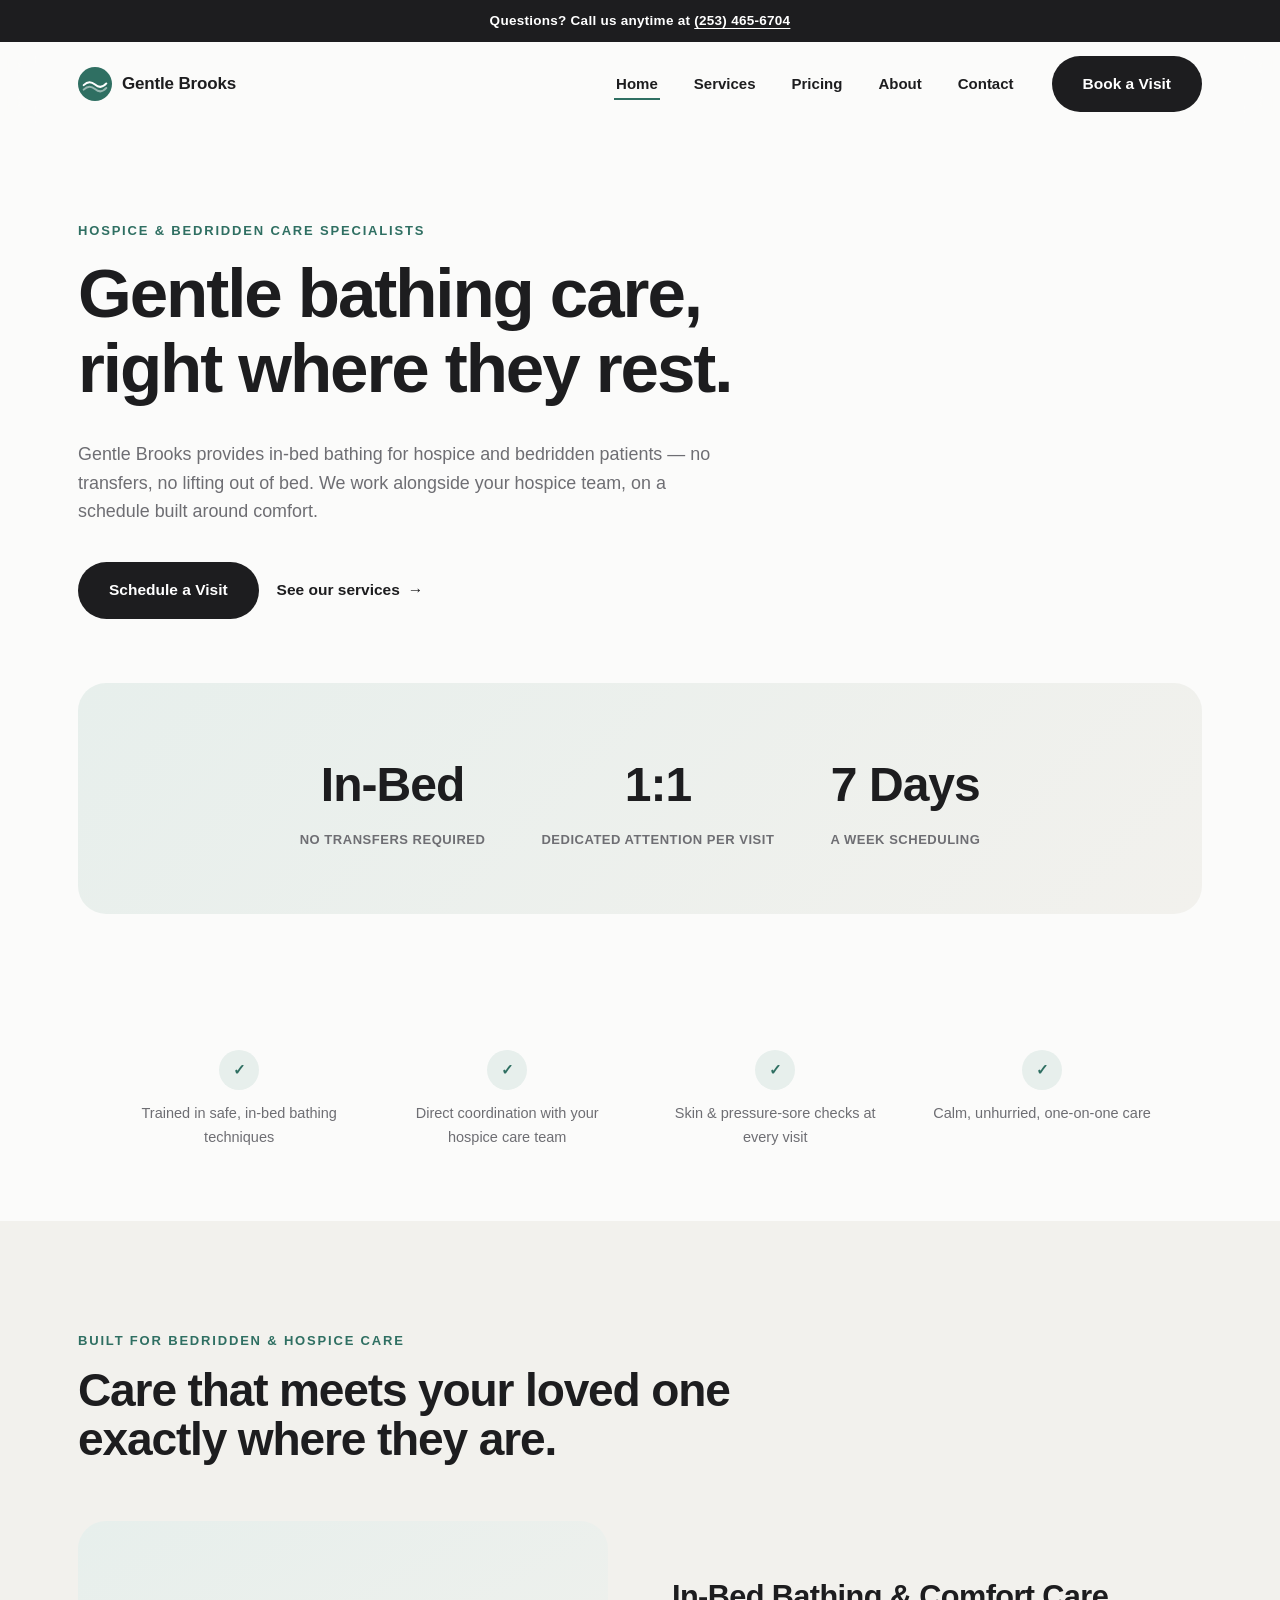
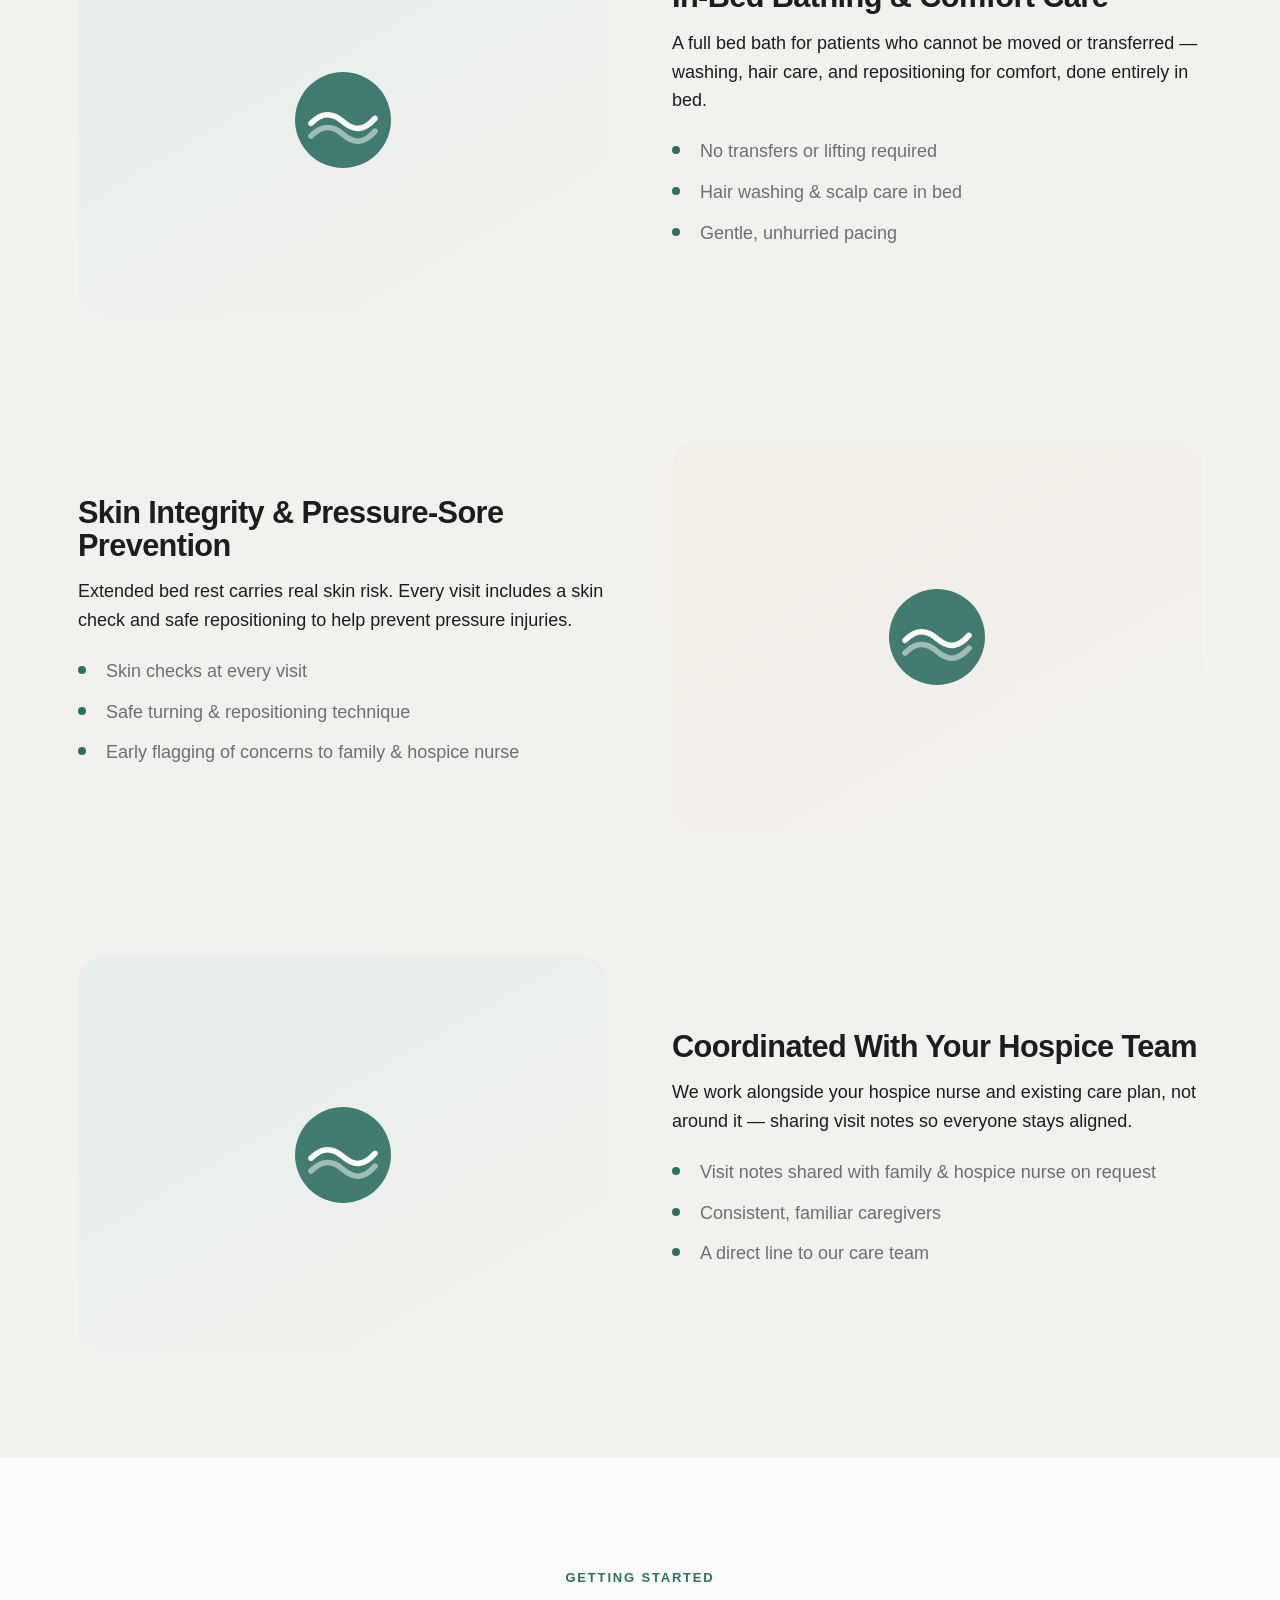
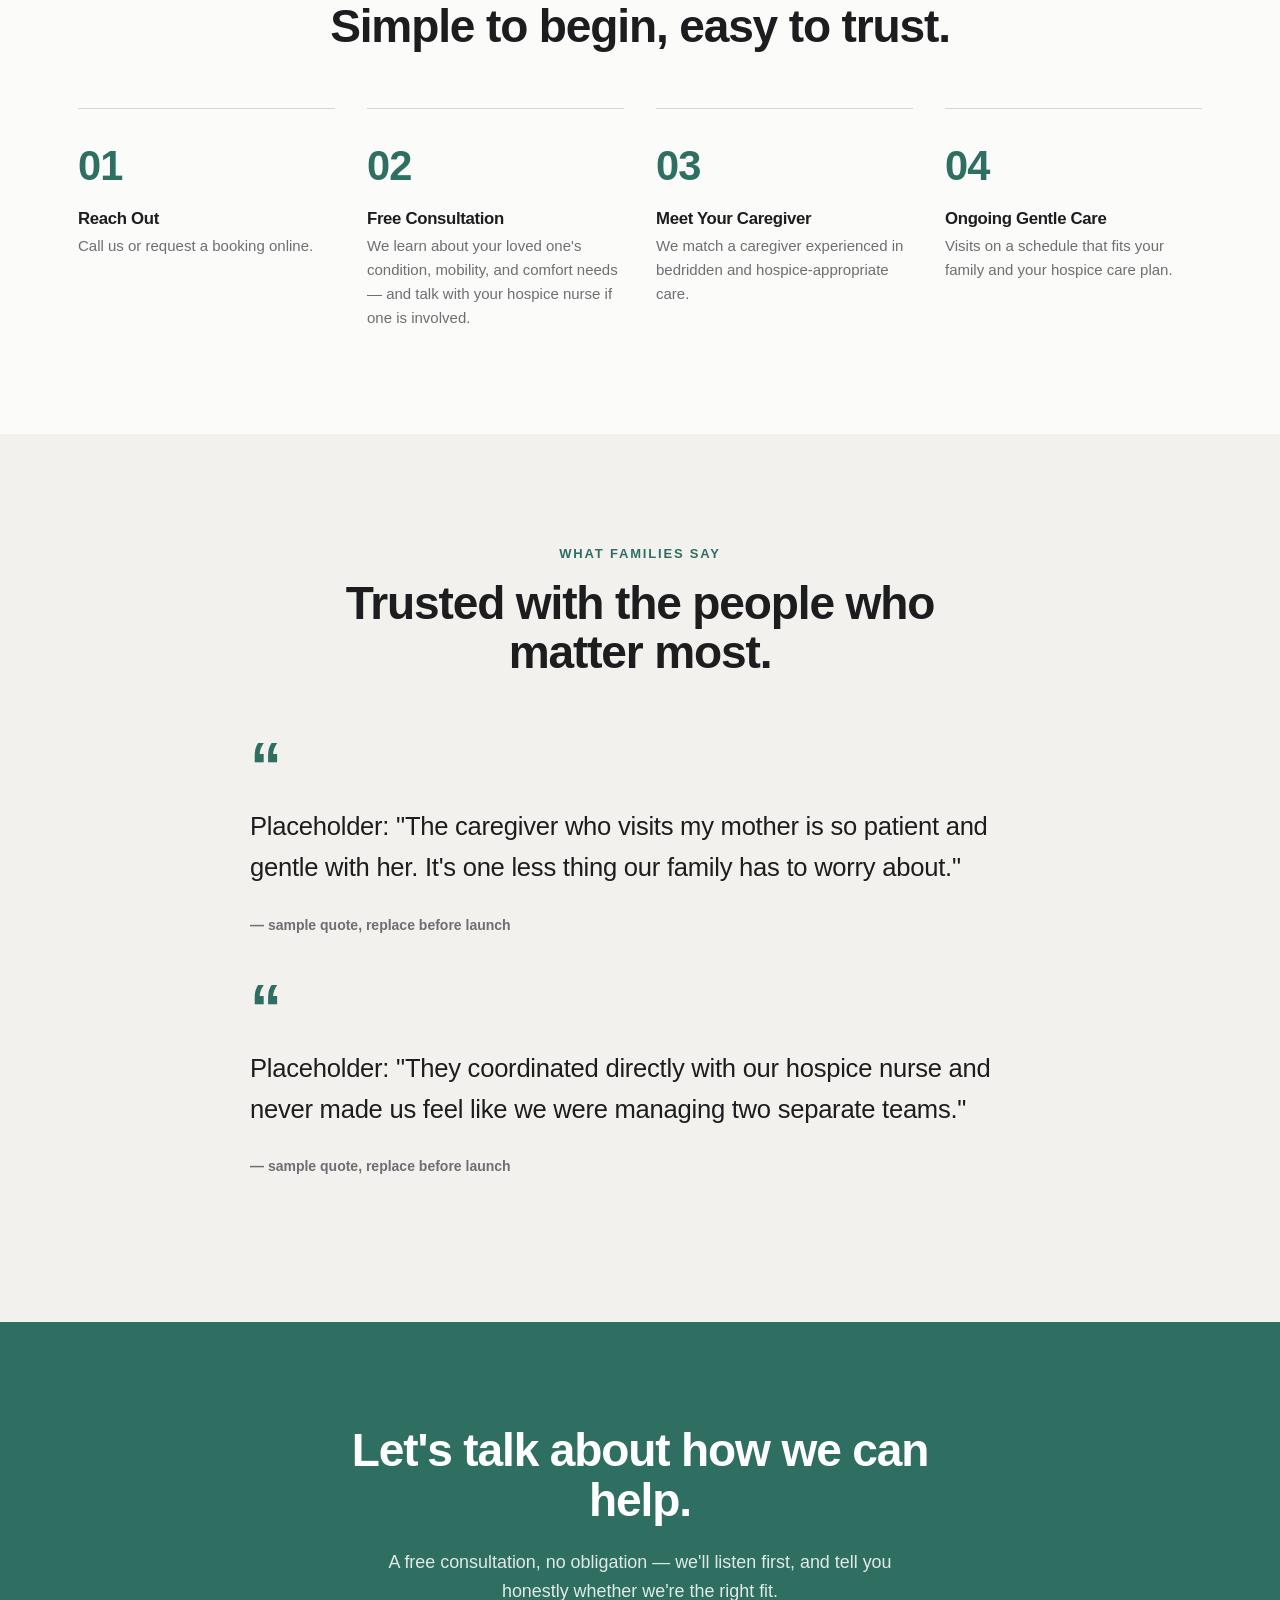
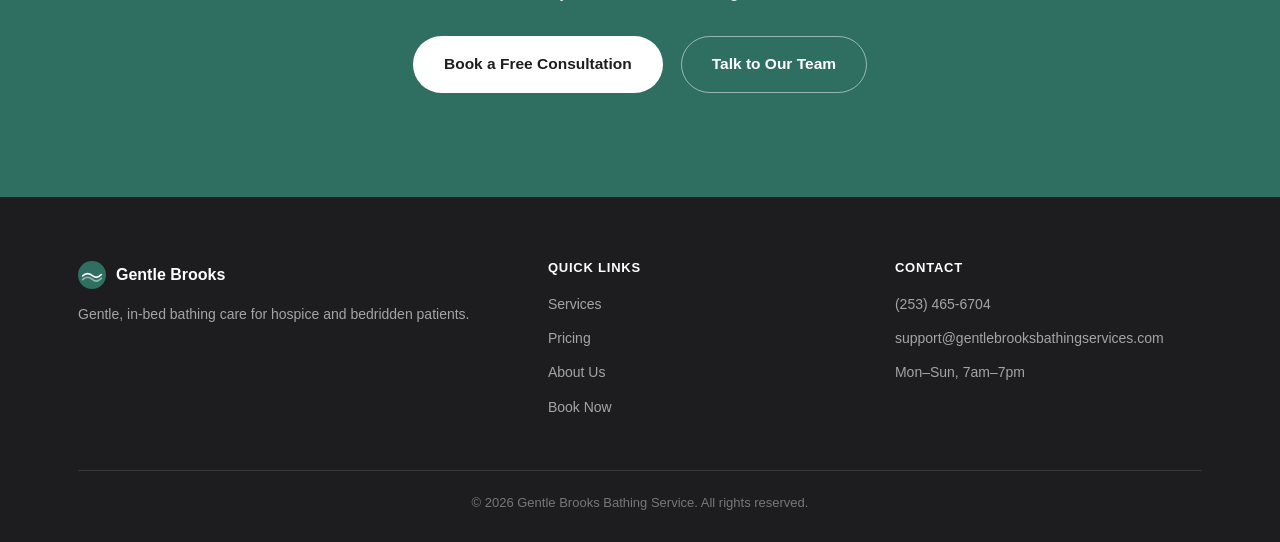
==== commit 34ebba64: "Replace placeholder contact email with real address hello@gentlebrooksbathing.com was never a real i" ====
--- a/index.html
+++ b/index.html
@@ -223,7 +223,7 @@
         <h4>Contact</h4>
         <ul>
           <li><a href="tel:+12534656704">(253) 465-6704</a></li>
-          <li><a href="mailto:hello@gentlebrooksbathing.com">hello@gentlebrooksbathing.com</a></li>
+          <li><a href="mailto:support@gentlebrooksbathingservices.com">support@gentlebrooksbathingservices.com</a></li>
           <li>Mon&ndash;Sun, 7am&ndash;7pm</li>
         </ul>
       </div>
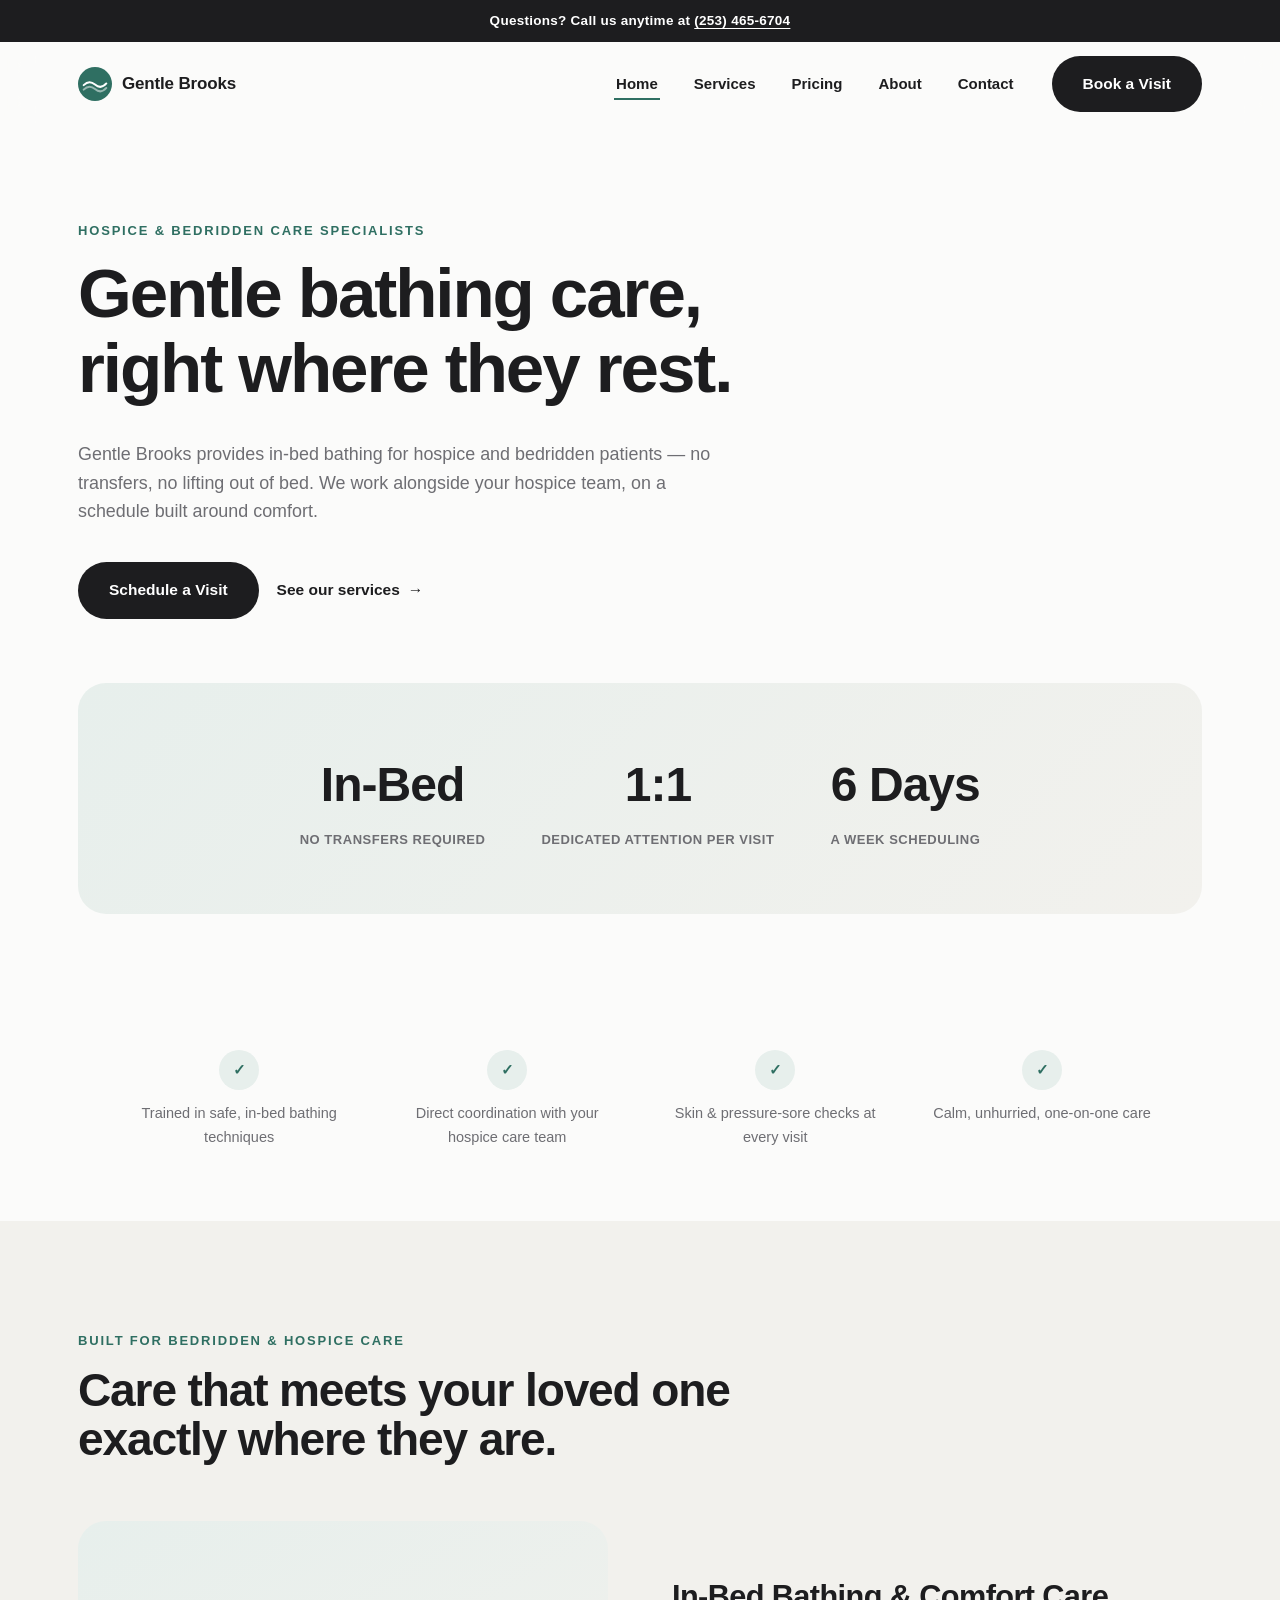
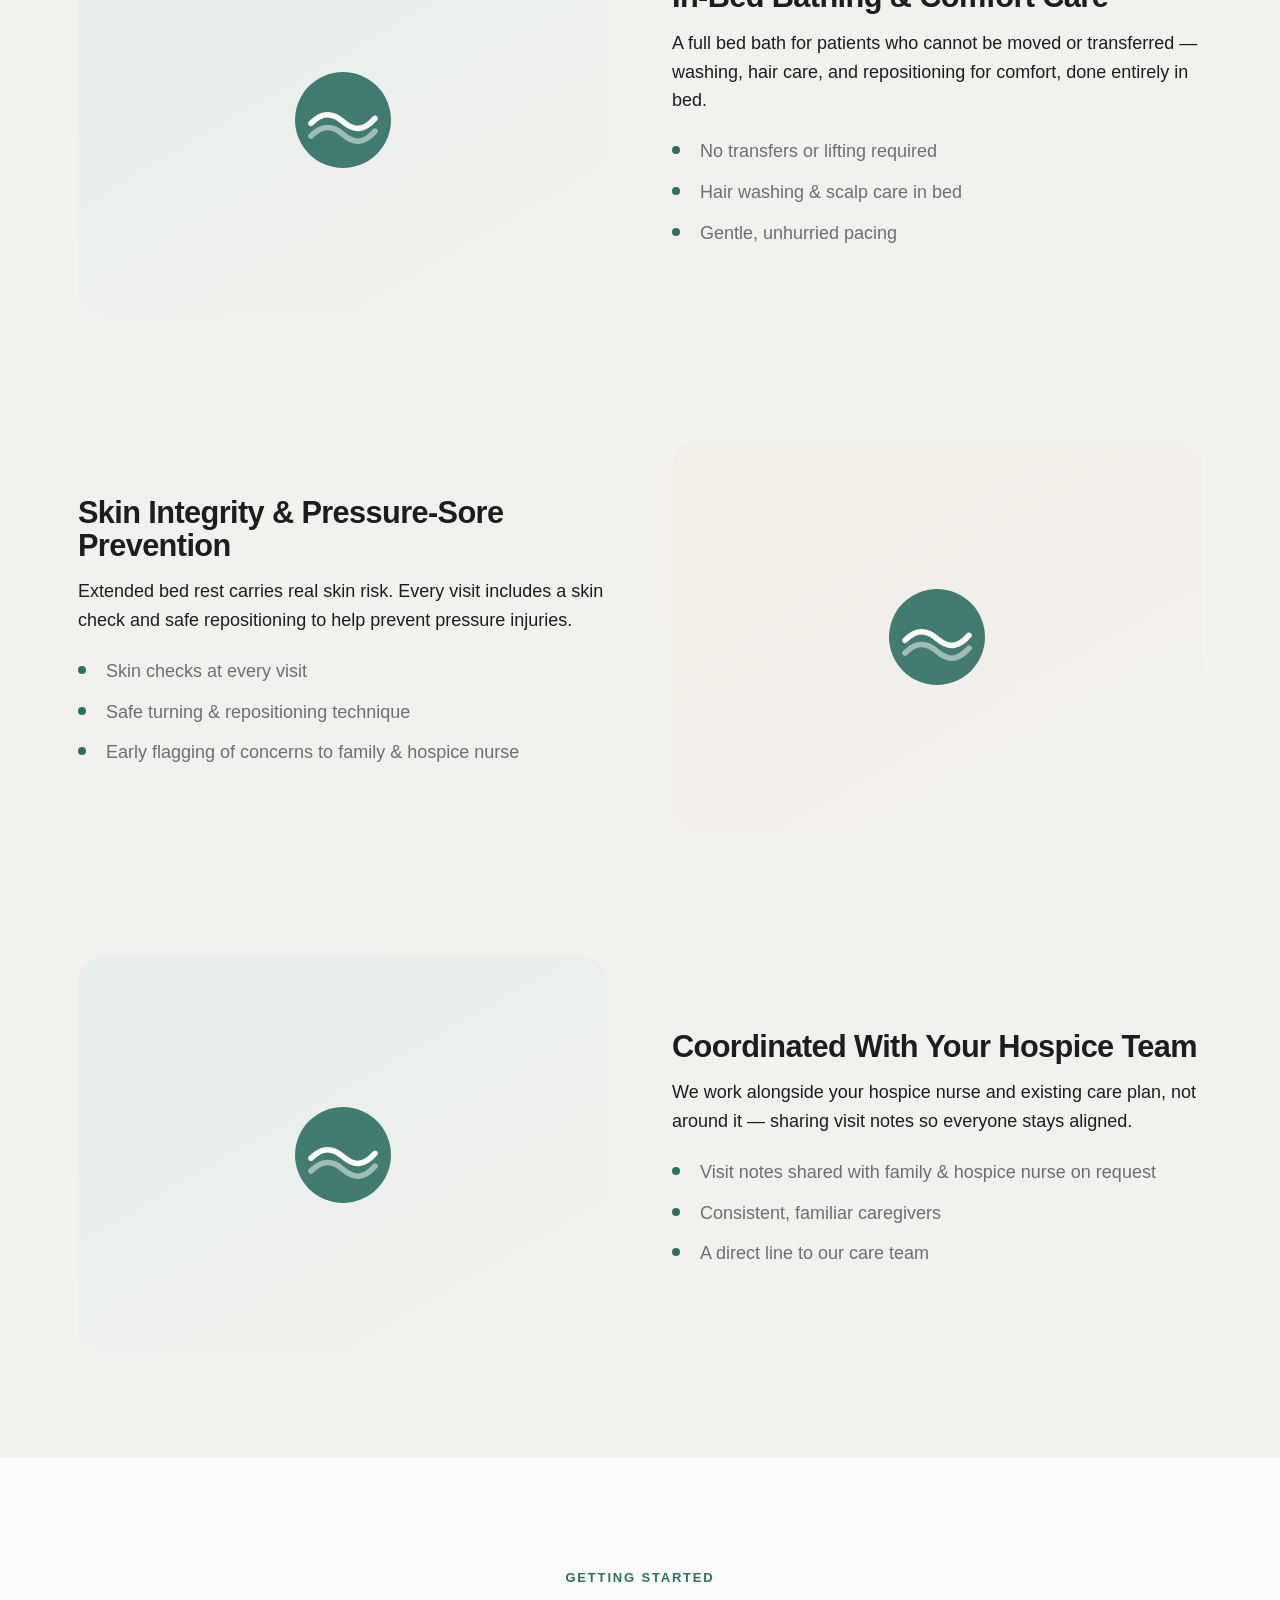
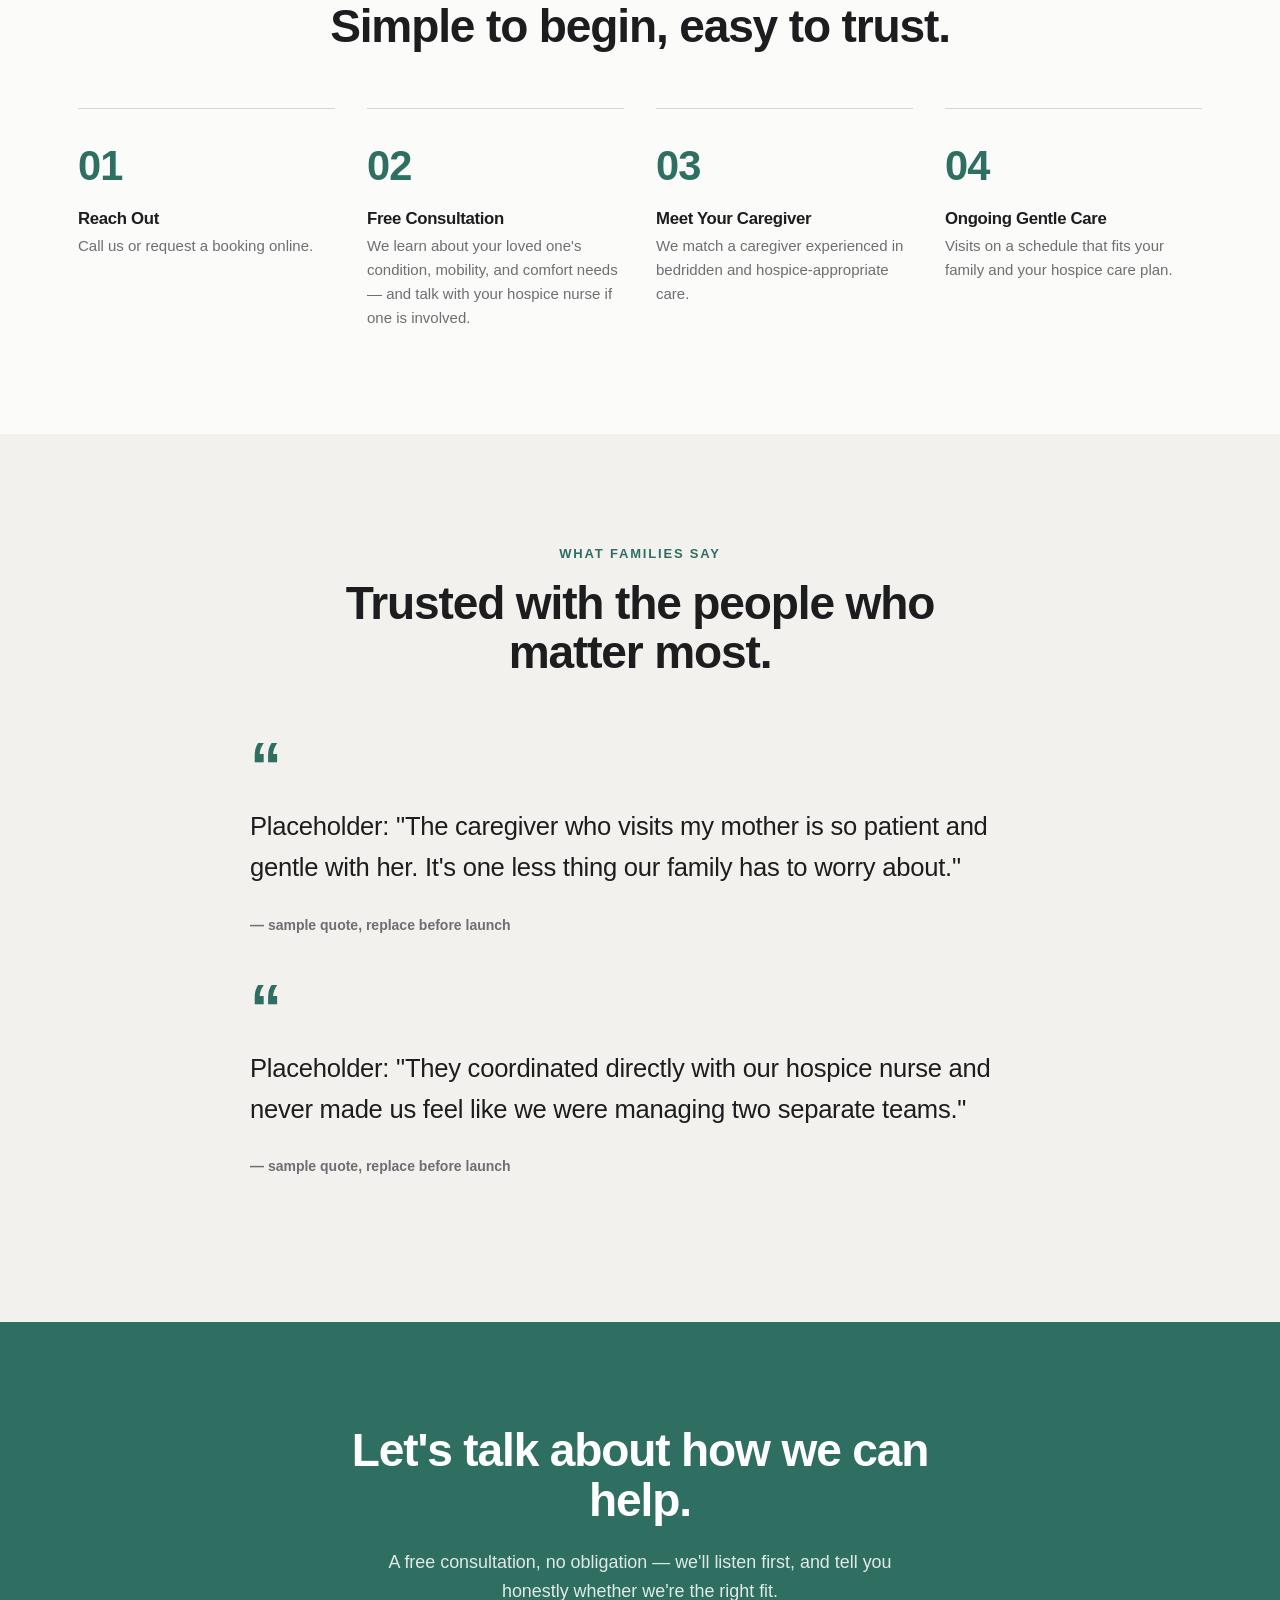
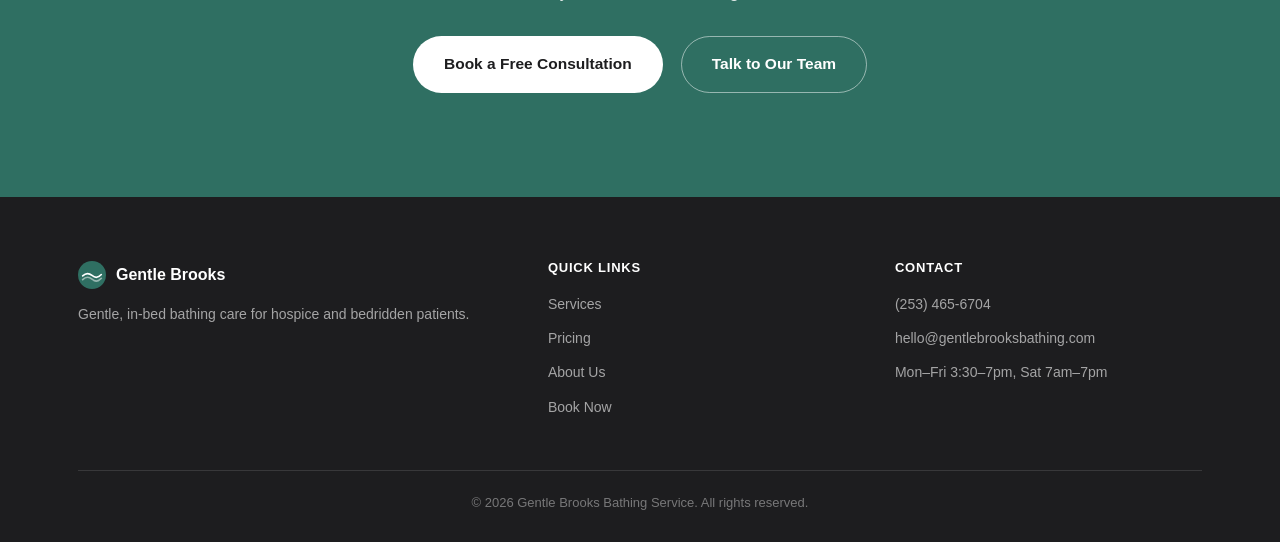
==== commit 8a7ace6d: "Fix hours display to match real availability Site-wide "Mon-Sun, 7am-7pm" and a "7 Days" hero stat w" ====
--- a/index.html
+++ b/index.html
@@ -63,7 +63,7 @@
           <div class="label">Dedicated Attention Per Visit</div>
         </div>
         <div class="hero-stat">
-          <div class="num">7 Days</div>
+          <div class="num">6 Days</div>
           <div class="label">A Week Scheduling</div>
         </div>
       </div>
@@ -223,8 +223,8 @@
         <h4>Contact</h4>
         <ul>
           <li><a href="tel:+12534656704">(253) 465-6704</a></li>
-          <li><a href="mailto:support@gentlebrooksbathingservices.com">support@gentlebrooksbathingservices.com</a></li>
-          <li>Mon&ndash;Sun, 7am&ndash;7pm</li>
+          <li><a href="mailto:hello@gentlebrooksbathing.com">hello@gentlebrooksbathing.com</a></li>
+          <li>Mon&ndash;Fri 3:30&ndash;7pm, Sat 7am&ndash;7pm</li>
         </ul>
       </div>
     </div>
--- a/assets/css/style.css
+++ b/assets/css/style.css
@@ -473,10 +473,23 @@
   display: flex;
   flex-direction: column;
   position: relative;
-}
+  transition: border-color 0.25s var(--ease), transform 0.25s var(--ease), box-shadow 0.25s var(--ease);
+}
+.price-card:hover { border-color: var(--line-strong); transform: translateY(-3px); box-shadow: var(--shadow-soft); }
 .price-card.featured {
   border: 2px solid var(--accent);
   box-shadow: var(--shadow-soft);
+}
+.price-card.featured:hover { transform: translateY(-6px); }
+.price-card .value-note {
+  margin-top: 16px;
+  padding: 12px 14px;
+  background: var(--accent-tint);
+  border-radius: 12px;
+  font-size: 13px;
+  color: var(--accent-dark);
+  font-weight: 600;
+  text-align: center;
 }
 .price-card .badge {
   position: absolute;
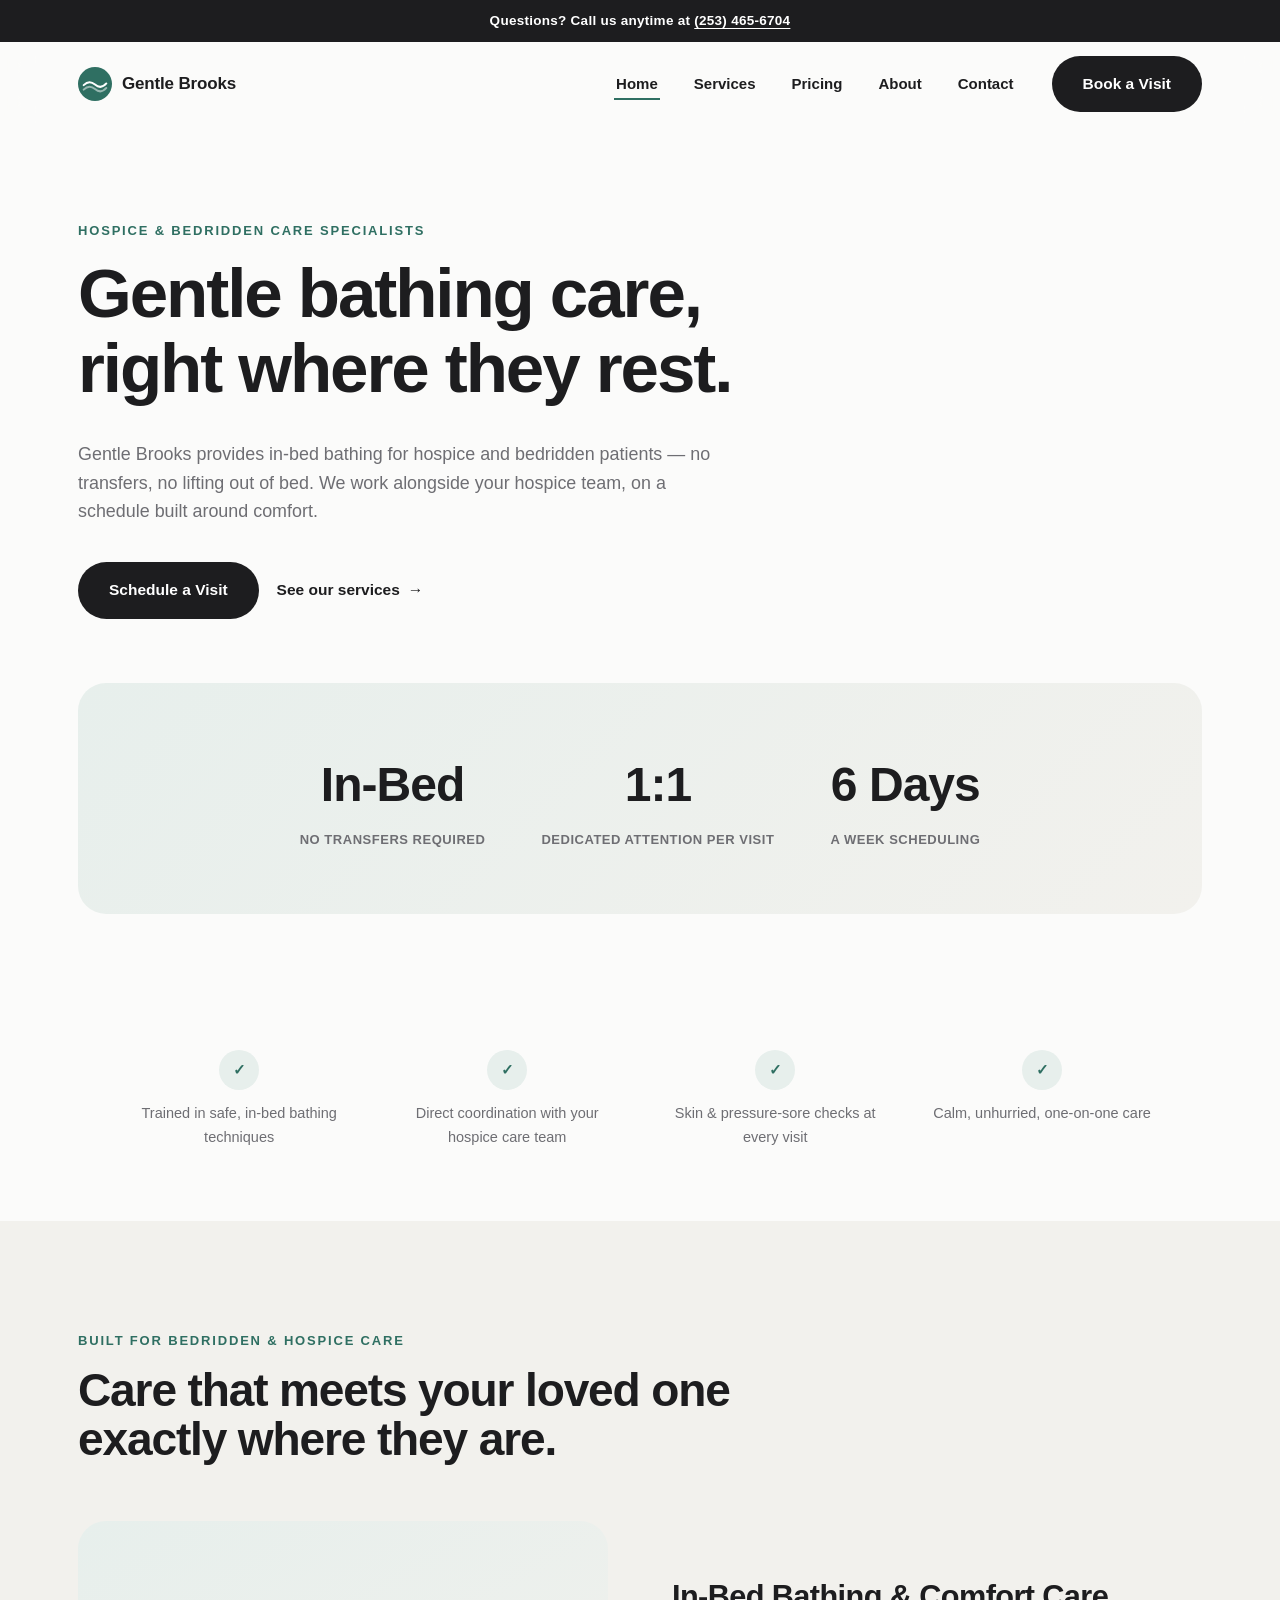
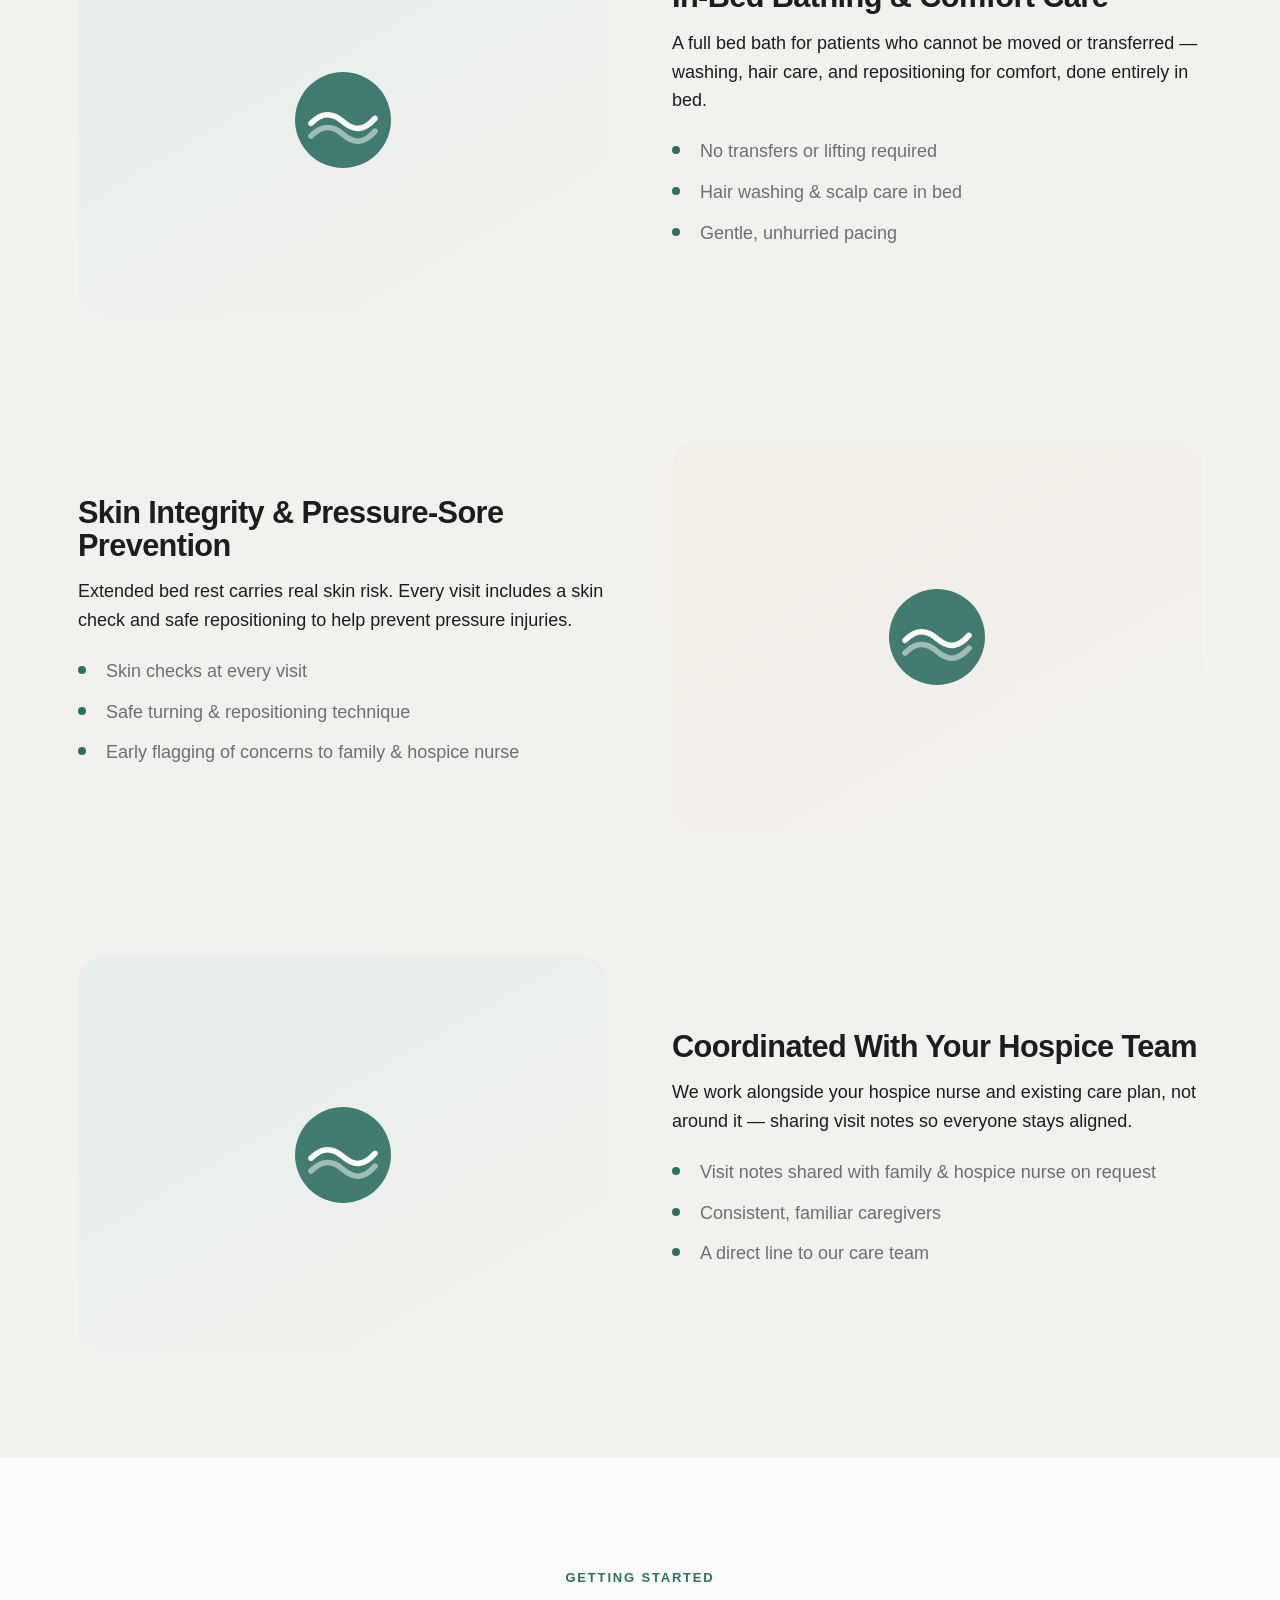
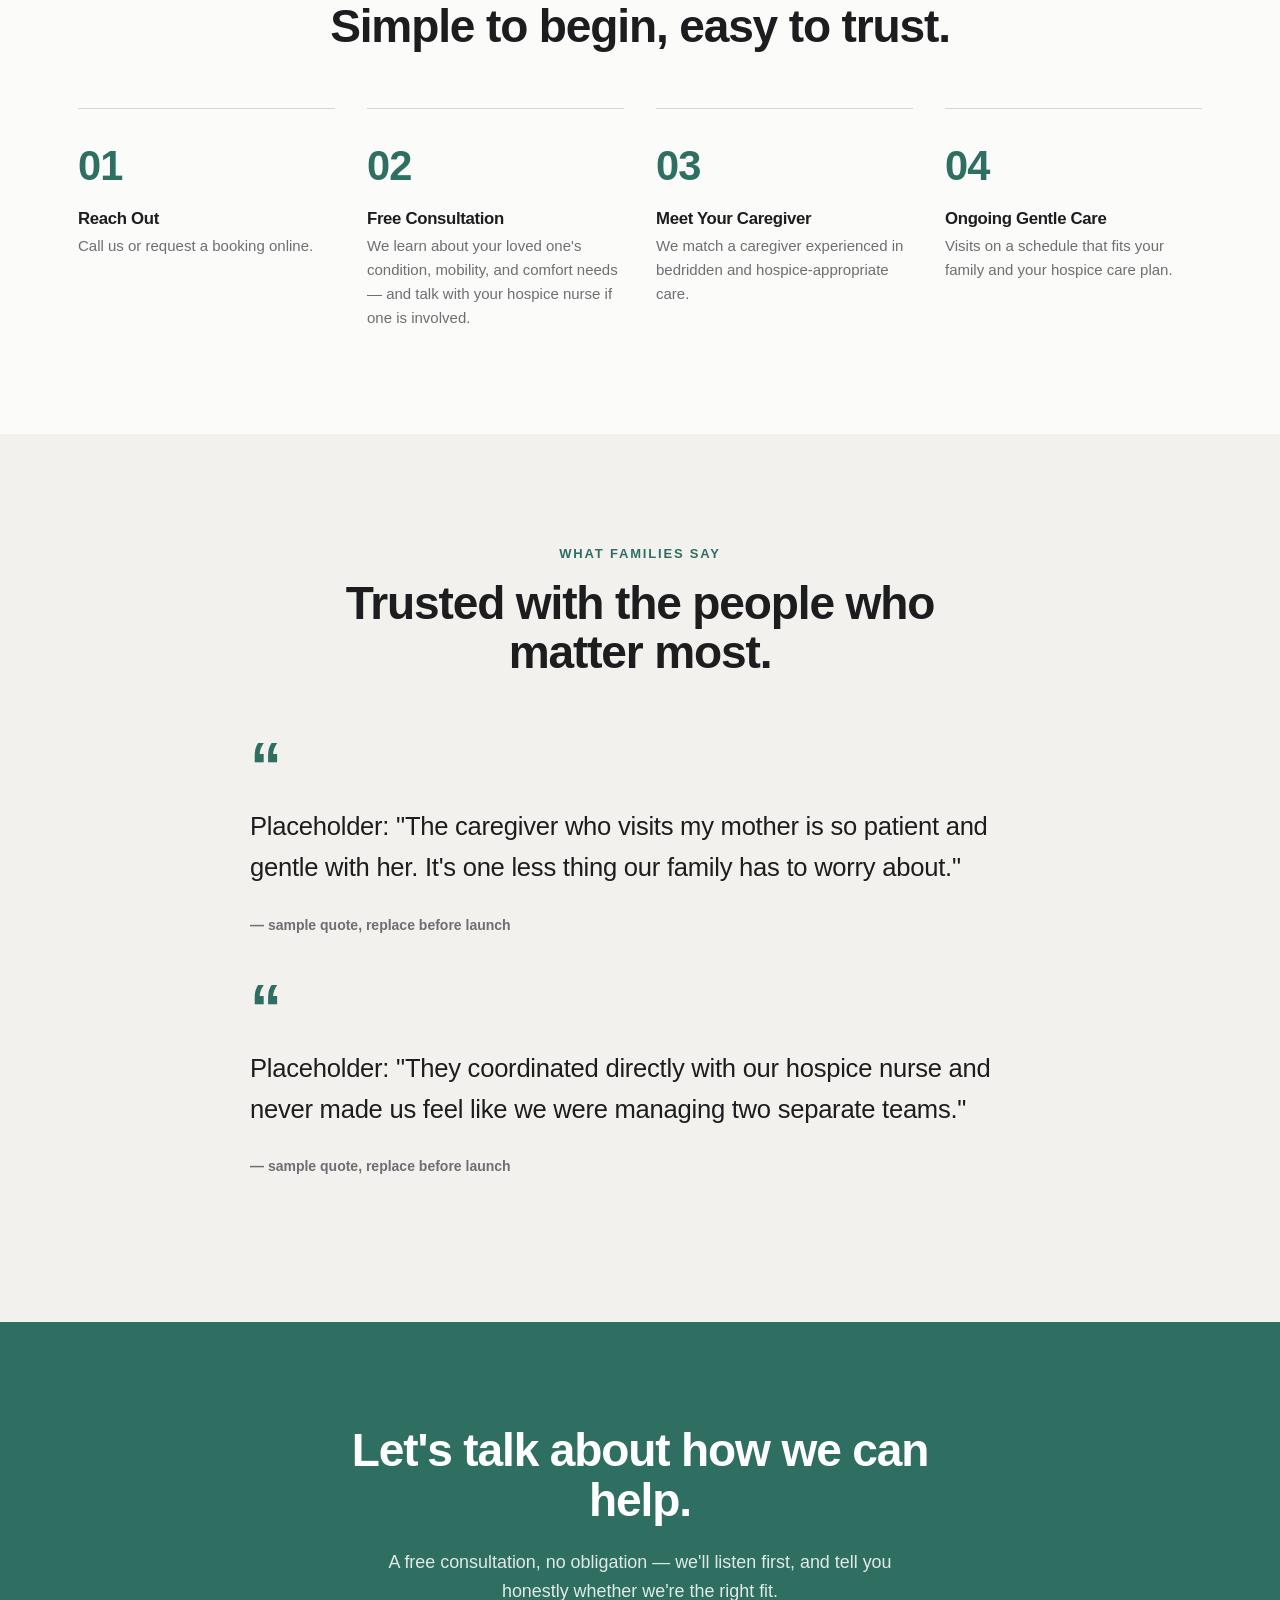
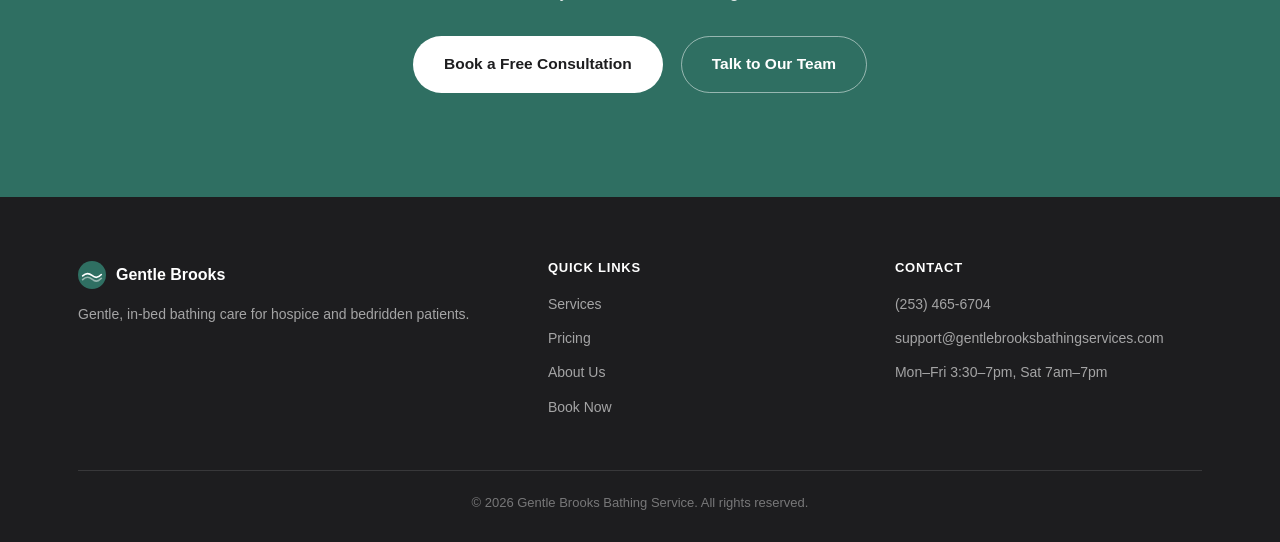
==== commit 4f529ae2: "Merge remote-tracking branch 'origin/claude/gentle-brooks-repo-setup-eqhuxt' # Conflicts: #	about.ht" ====
--- a/index.html
+++ b/index.html
@@ -223,7 +223,7 @@
         <h4>Contact</h4>
         <ul>
           <li><a href="tel:+12534656704">(253) 465-6704</a></li>
-          <li><a href="mailto:hello@gentlebrooksbathing.com">hello@gentlebrooksbathing.com</a></li>
+          <li><a href="mailto:support@gentlebrooksbathingservices.com">support@gentlebrooksbathingservices.com</a></li>
           <li>Mon&ndash;Fri 3:30&ndash;7pm, Sat 7am&ndash;7pm</li>
         </ul>
       </div>
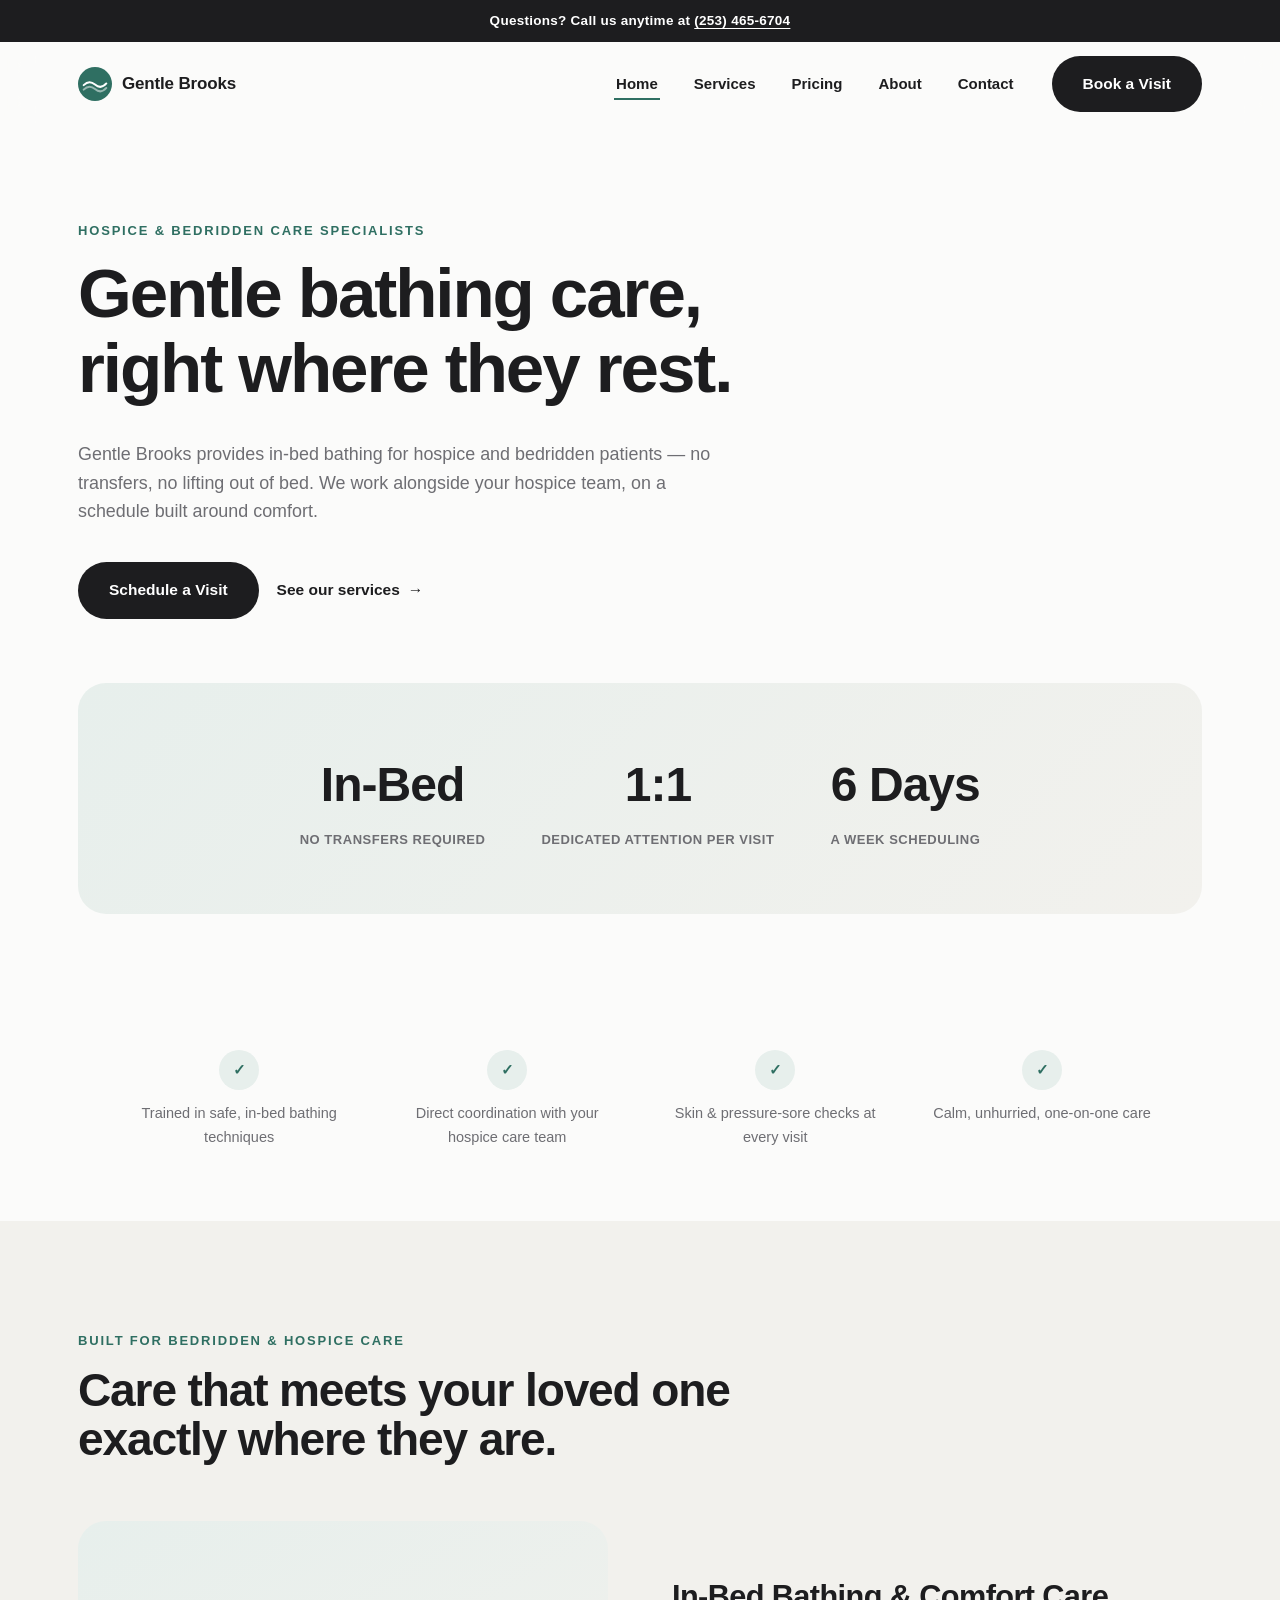
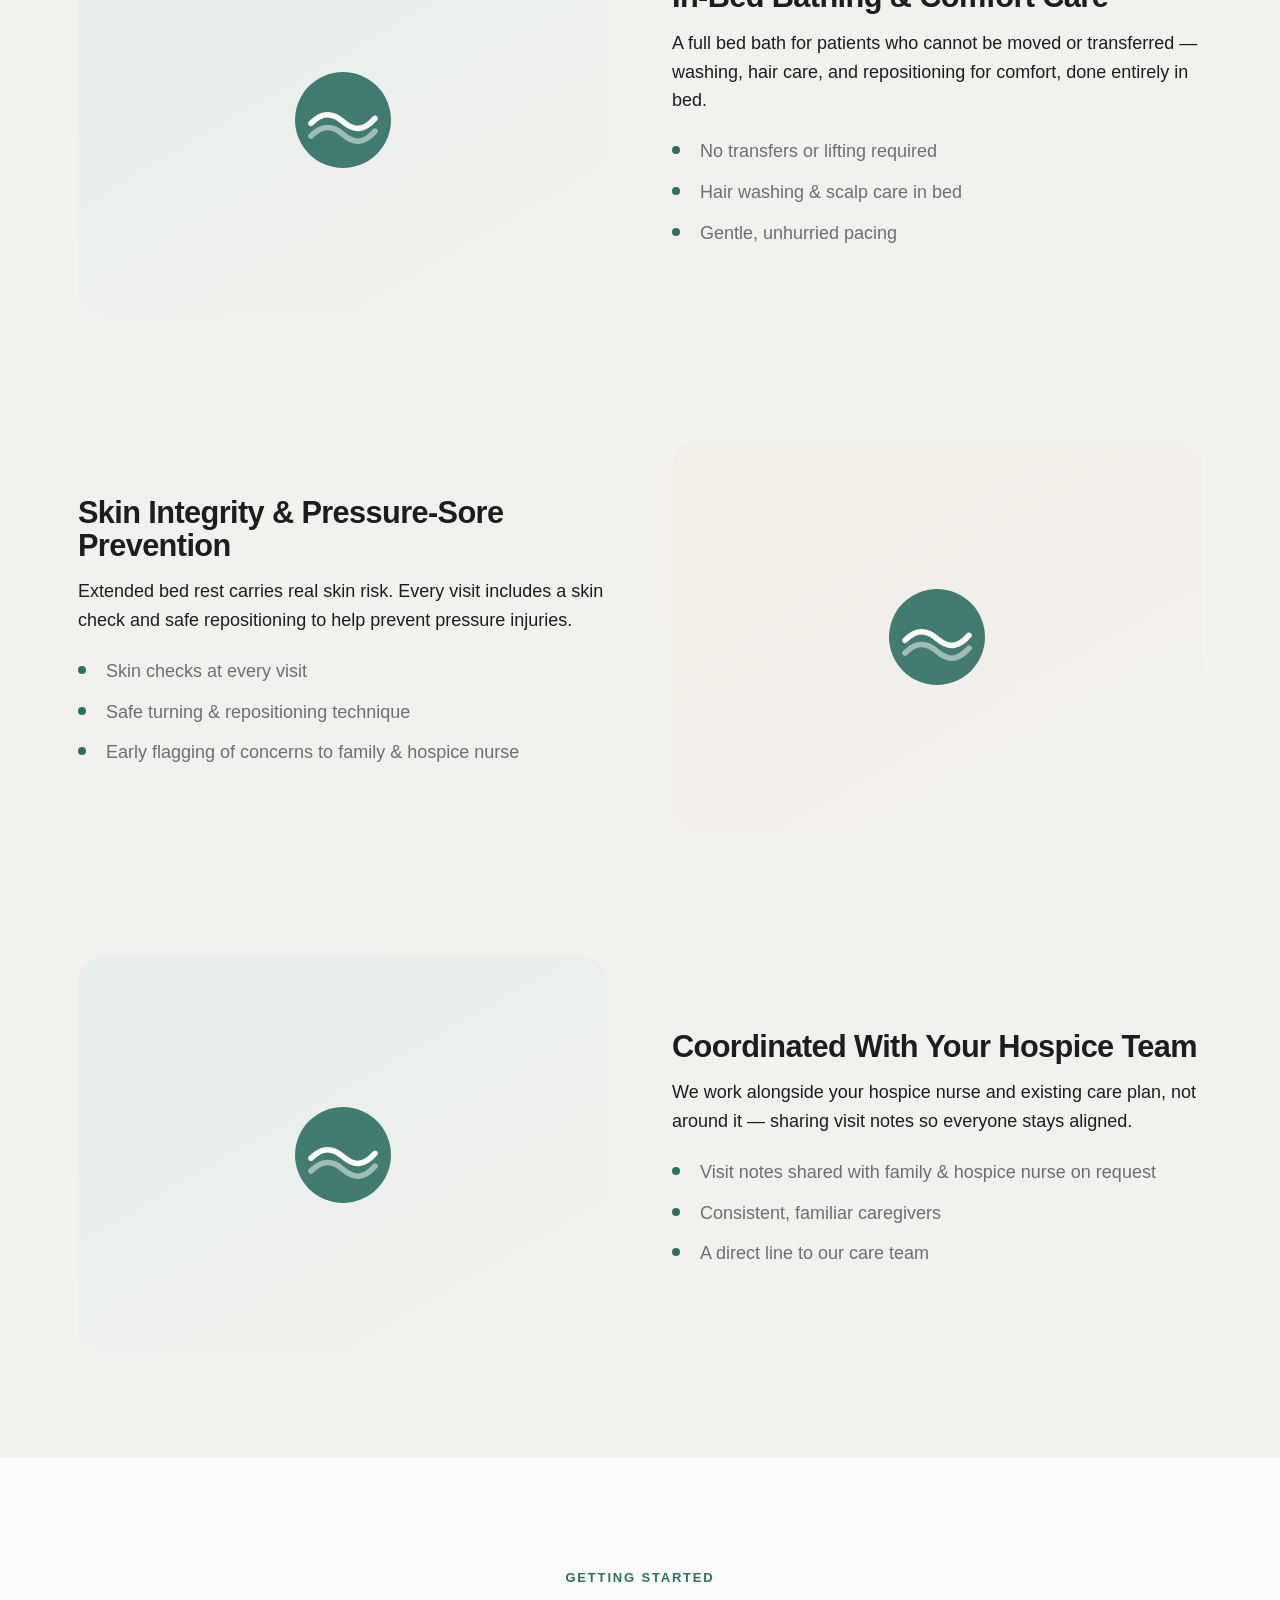
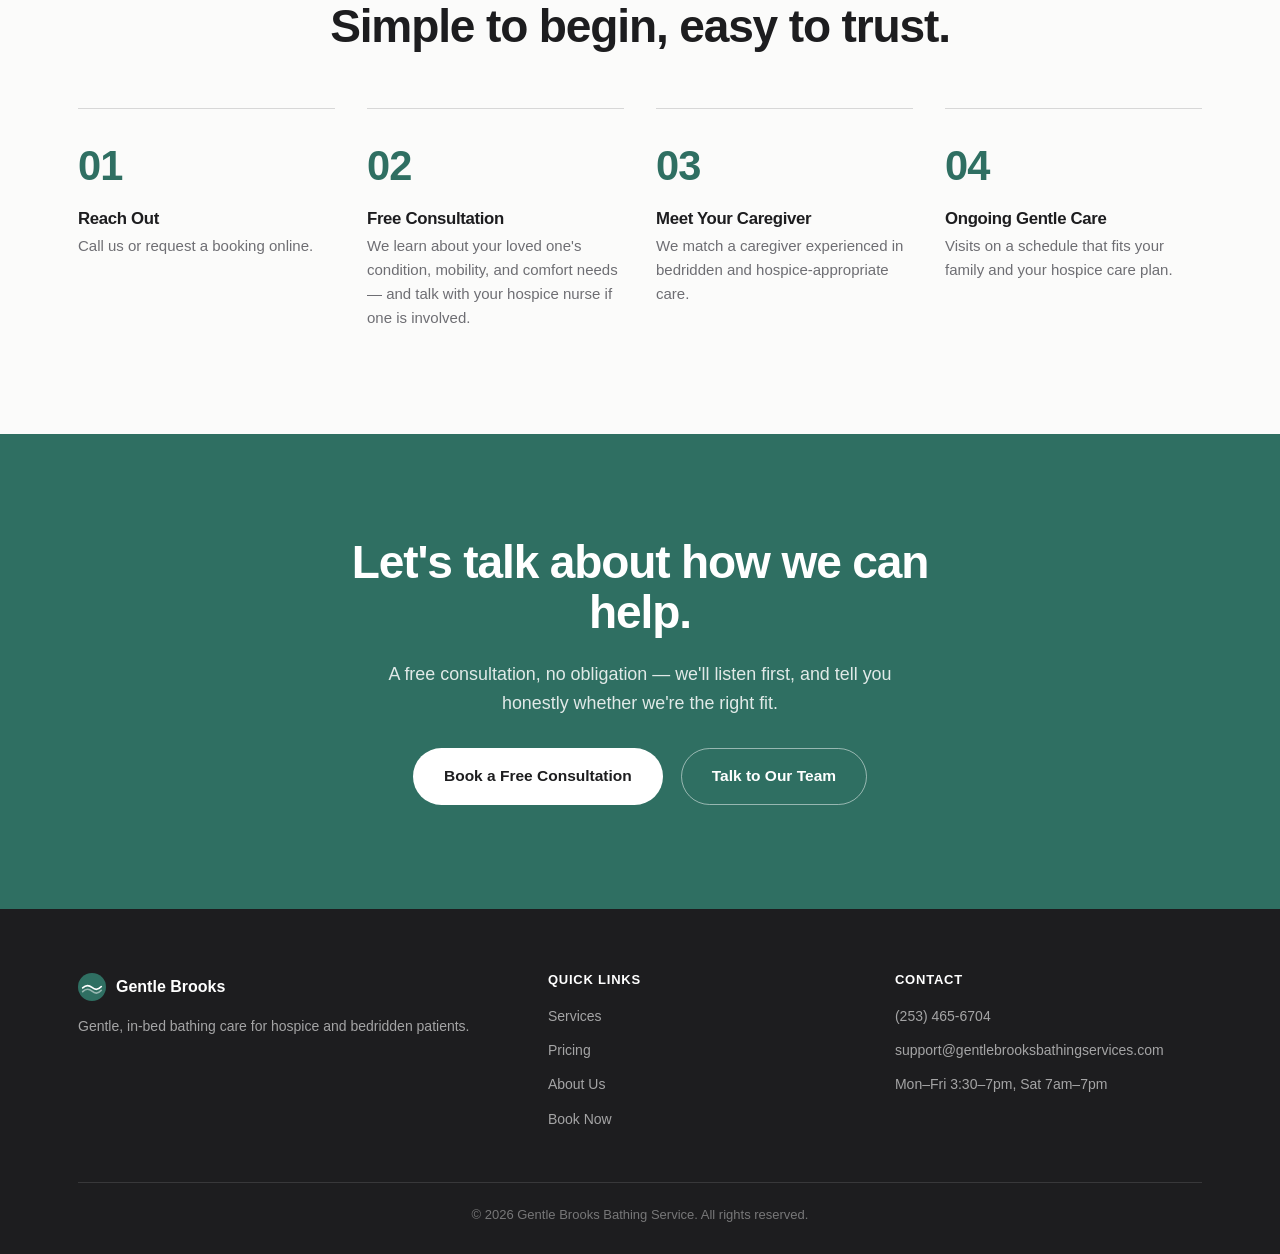
==== commit 465d5b7f: "Remove live placeholder testimonials and broken Stripe button Both were shipping fake/broken content" ====
--- a/index.html
+++ b/index.html
@@ -166,27 +166,20 @@
     </div>
   </section>
 
-  <section class="section alt">
-    <div class="container">
-      <div class="section-heading center reveal">
-        <p class="eyebrow">What Families Say</p>
-        <h2 class="display-2">Trusted with the people who matter most.</h2>
-      </div>
-      <!-- SAMPLE TESTIMONIAL — placeholder copy only. Replace with a real client quote (with permission) before publishing. Do not launch with invented names/quotes presented as real. -->
-      <div class="quote-block reveal">
-        <span class="mark">&#8220;</span>
-        <p class="quote">Placeholder: "The caregiver who visits my mother is so patient and gentle with her. It's one less thing our family has to worry about."</p>
-        <p class="attr">— sample quote, replace before launch</p>
-      </div>
-      <!-- SAMPLE TESTIMONIAL — same note as above. -->
-      <div class="quote-block reveal">
-        <span class="mark">&#8220;</span>
-        <p class="quote">Placeholder: "They coordinated directly with our hospice nurse and never made us feel like we were managing two separate teams."</p>
-        <p class="attr">— sample quote, replace before launch</p>
-      </div>
-    </div>
-  </section>
-
+  <!--
+    TESTIMONIALS: removed 2026-08-07 — this section previously showed
+    placeholder quotes live to visitors. Re-add once real client quotes
+    are collected (with permission). Structure:
+    <div class="section-heading center reveal">
+      <p class="eyebrow">What Families Say</p>
+      <h2 class="display-2">Trusted with the people who matter most.</h2>
+    </div>
+    <div class="quote-block reveal">
+      <span class="mark">&#8220;</span>
+      <p class="quote">REAL QUOTE HERE</p>
+      <p class="attr">— First name, relationship (e.g. "daughter of a client")</p>
+    </div>
+  -->
   <section class="section accent-block cta-banner">
     <div class="container reveal">
       <h2 class="display-2">Let's talk about how we can help.</h2>
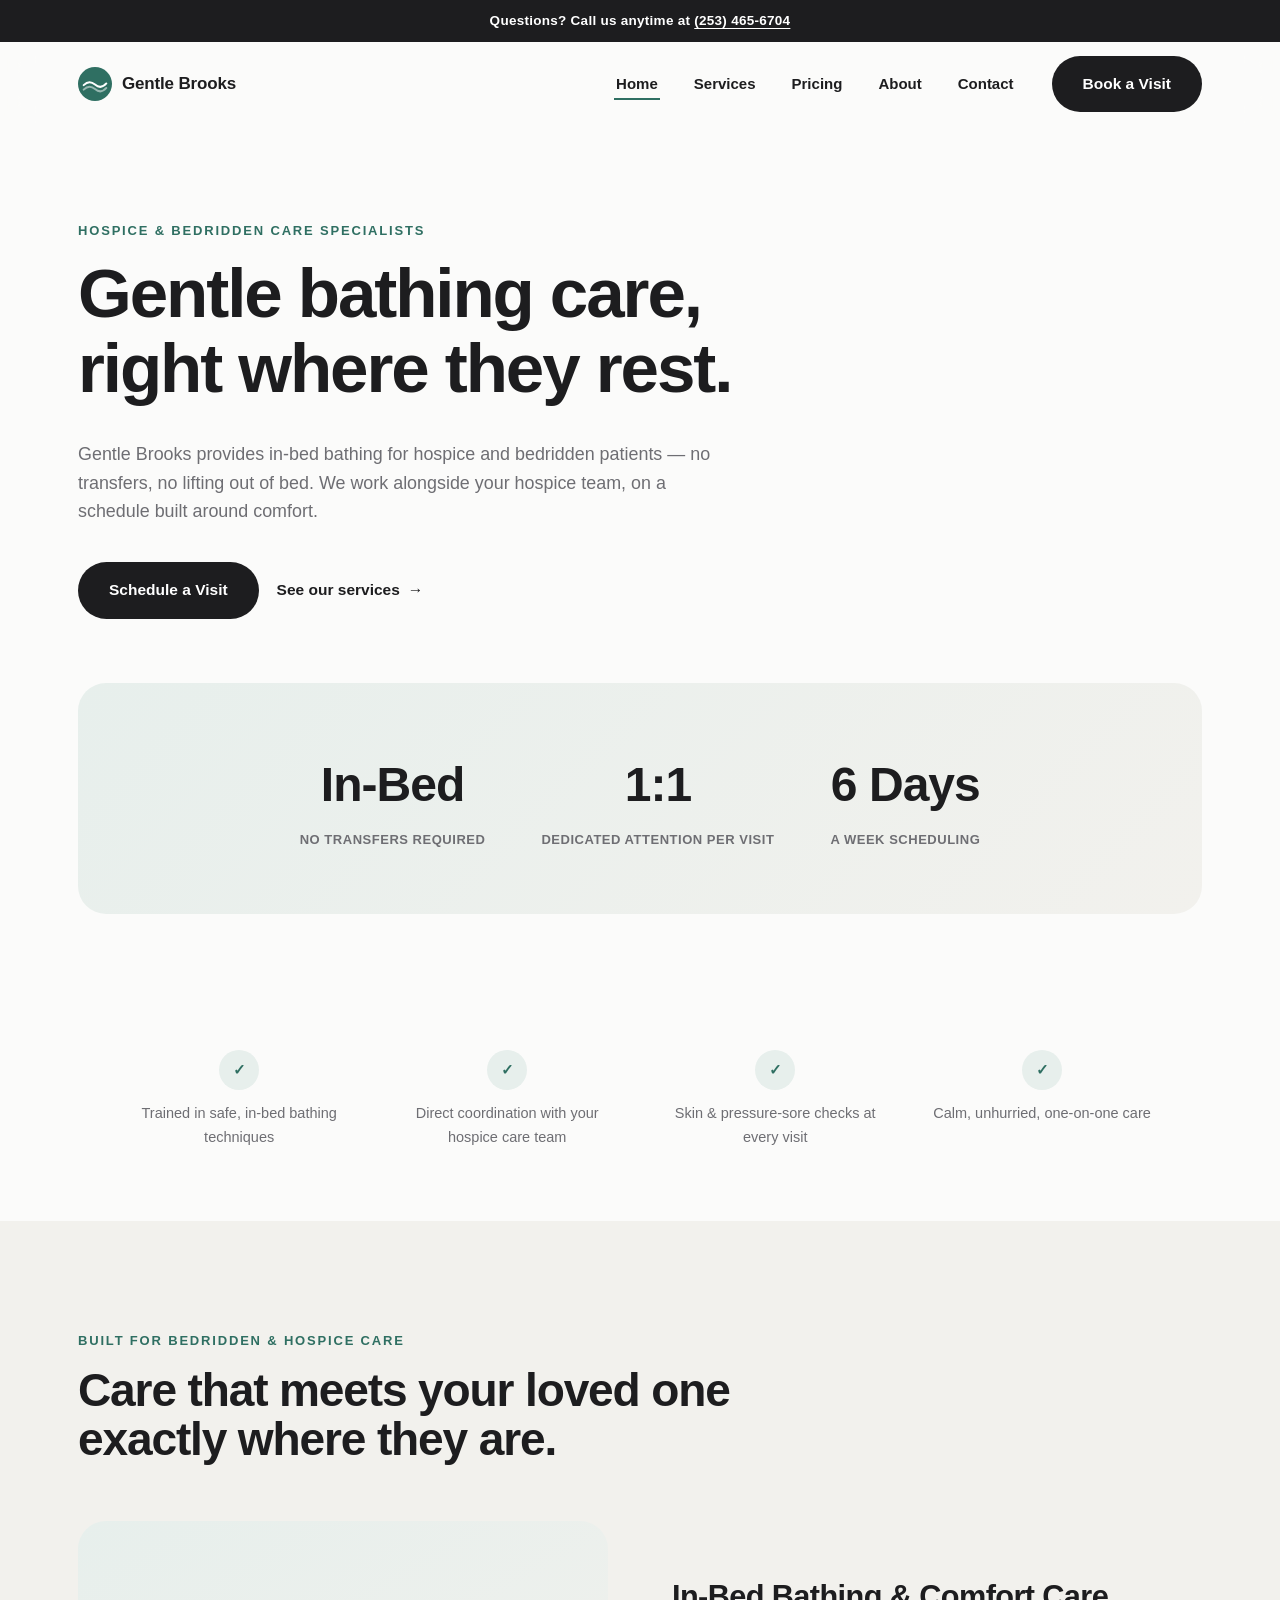
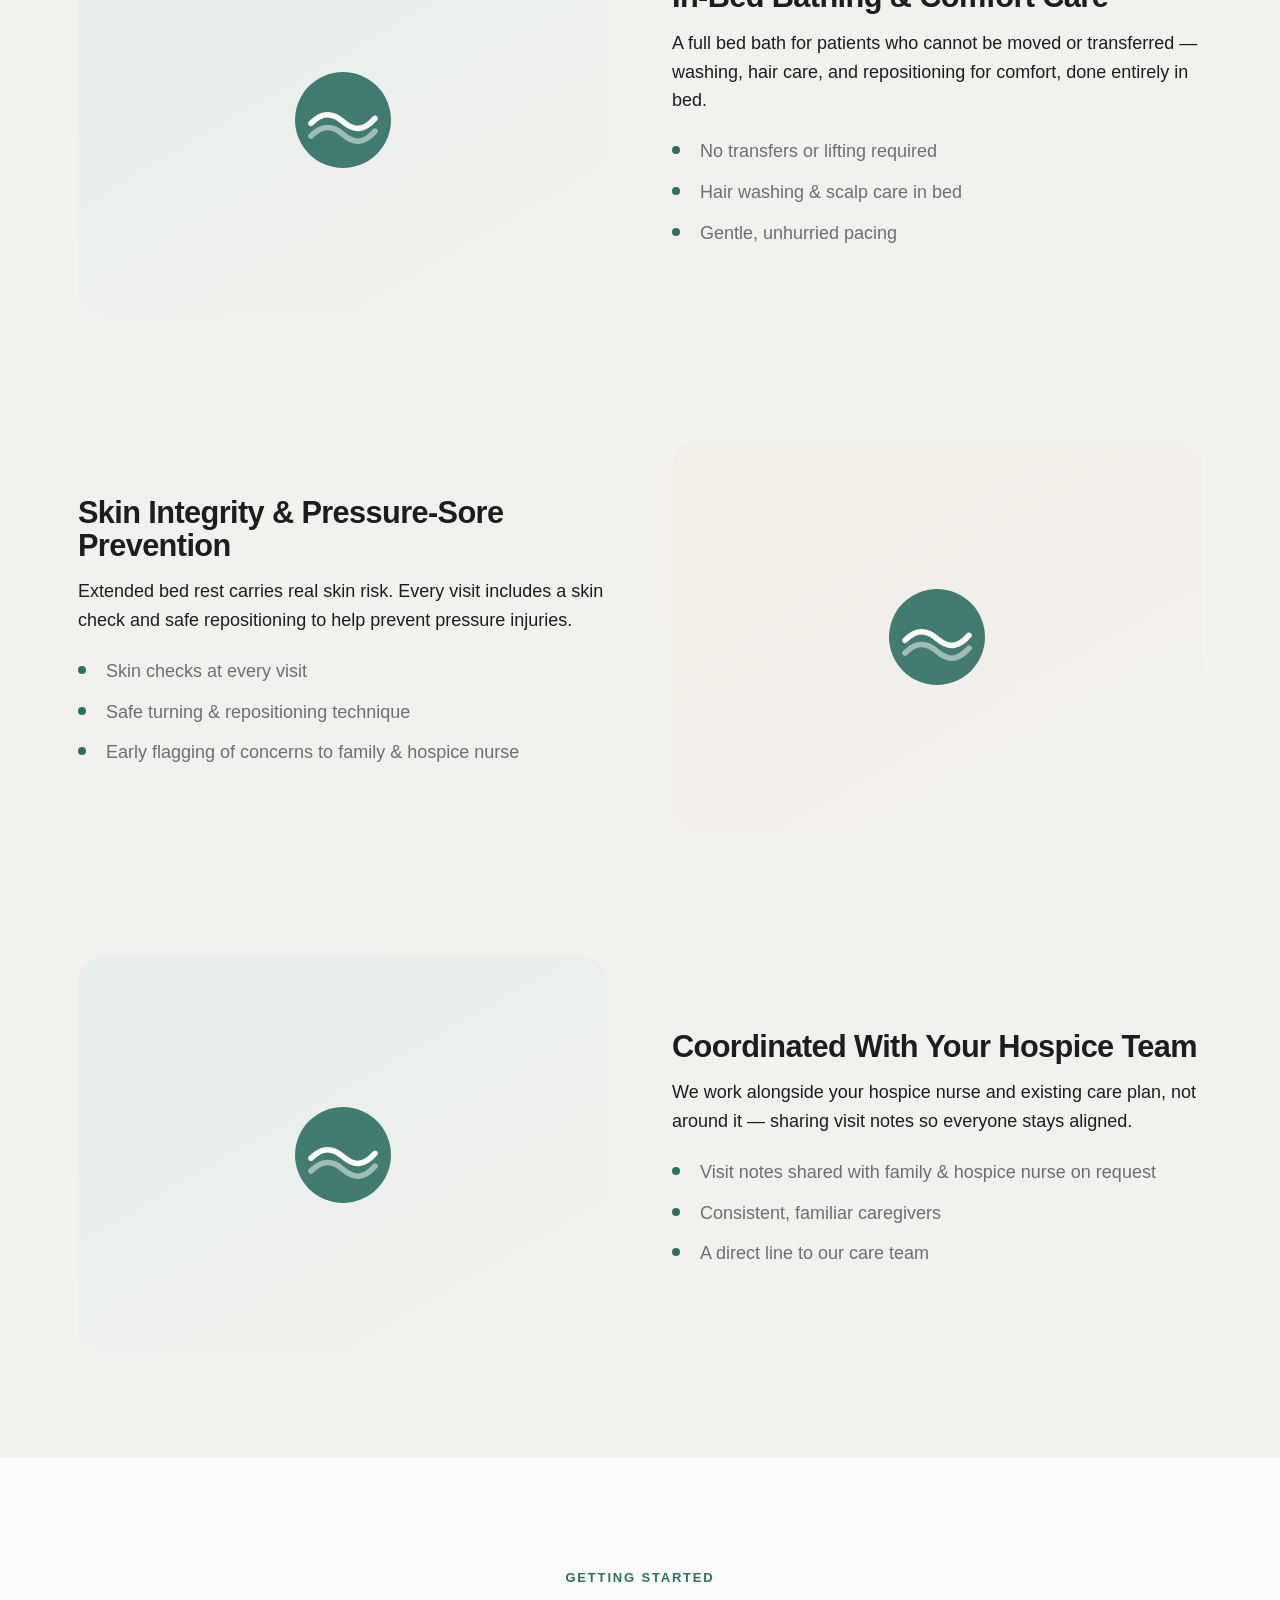
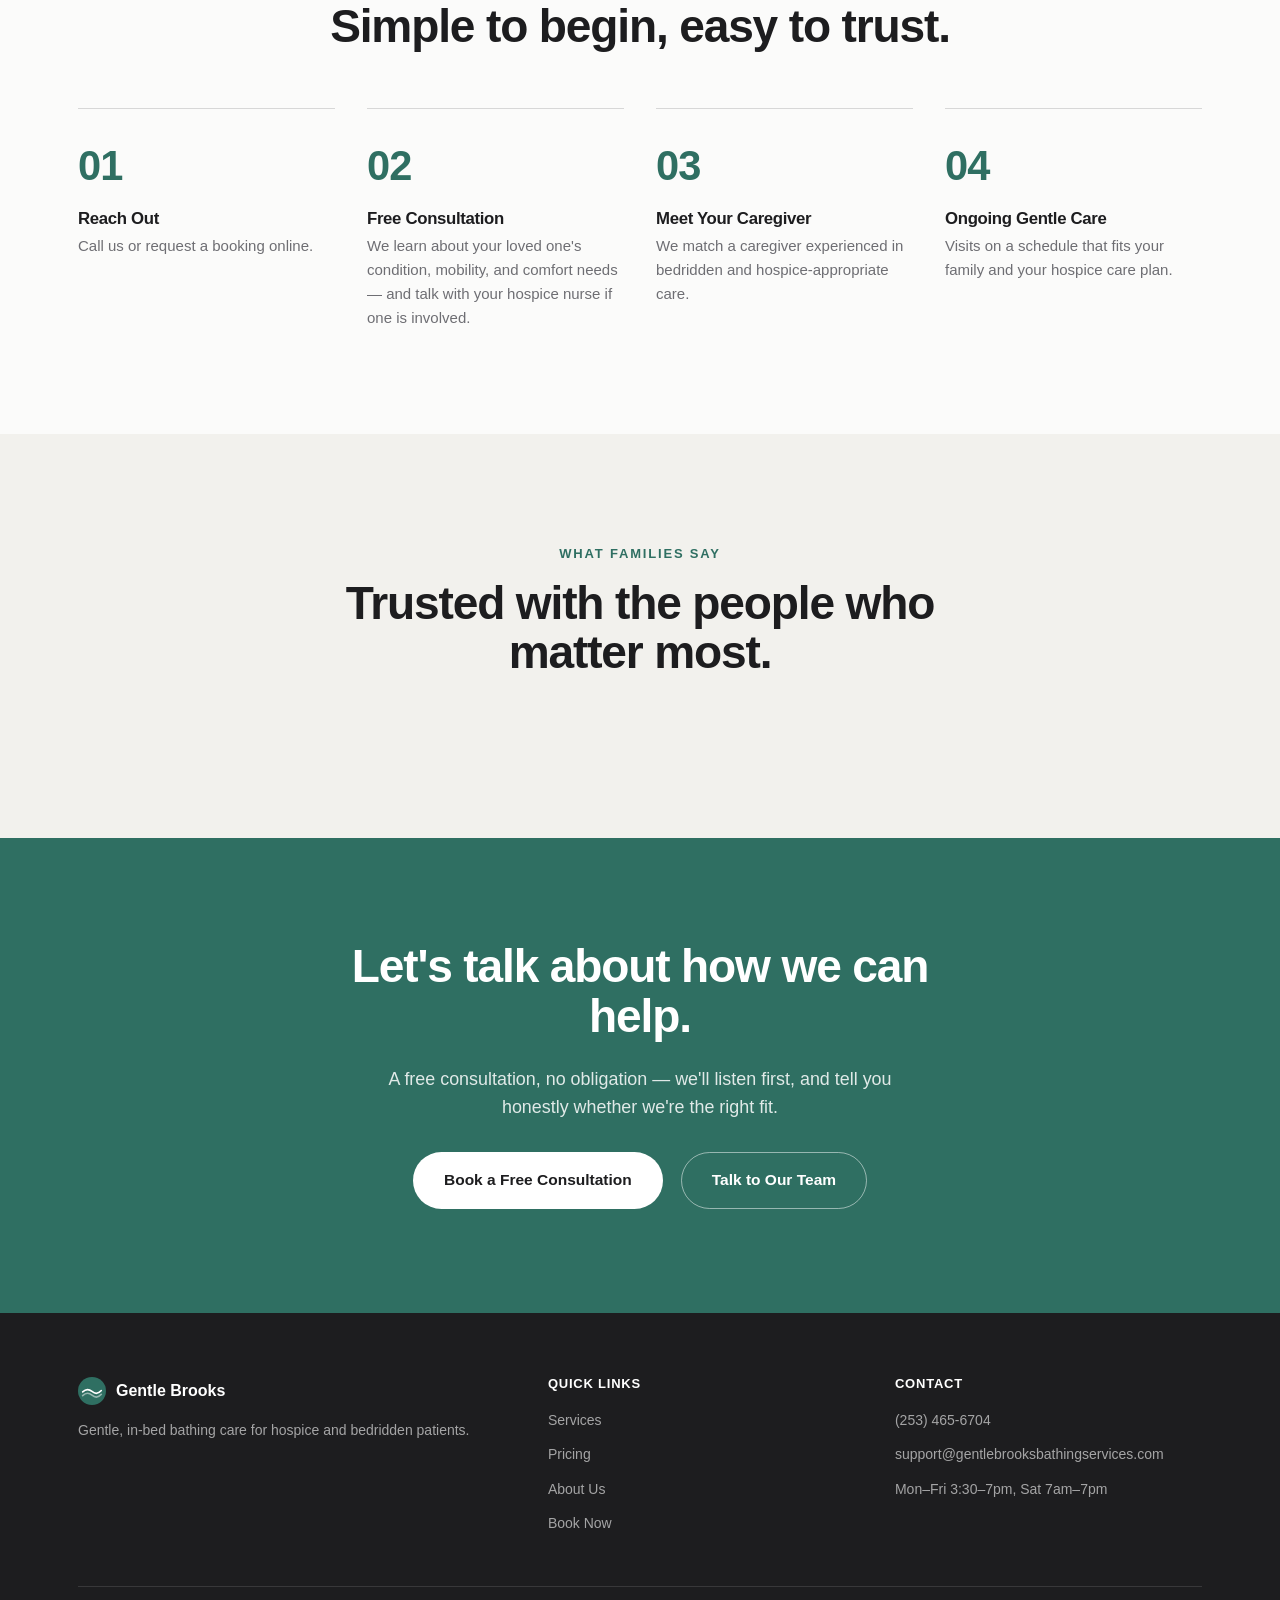
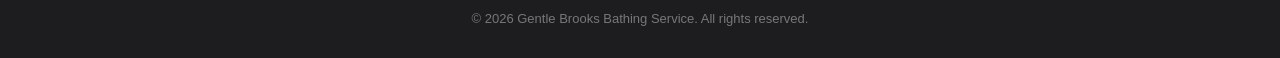
==== commit 11feaec8: "Keep testimonials section heading, remove fake quote content Per feedback: don't remove the "What Fa" ====
--- a/index.html
+++ b/index.html
@@ -167,19 +167,25 @@
   </section>
 
   <!--
-    TESTIMONIALS: removed 2026-08-07 — this section previously showed
-    placeholder quotes live to visitors. Re-add once real client quotes
-    are collected (with permission). Structure:
-    <div class="section-heading center reveal">
-      <p class="eyebrow">What Families Say</p>
-      <h2 class="display-2">Trusted with the people who matter most.</h2>
-    </div>
+    TESTIMONIALS: fake placeholder quotes removed 2026-08-07 — they were
+    shipping live to visitors as "Placeholder: ... — sample quote, replace
+    before launch". Swap the note below for real client quotes (with
+    permission) as they come in. Structure for a real quote:
     <div class="quote-block reveal">
       <span class="mark">&#8220;</span>
       <p class="quote">REAL QUOTE HERE</p>
       <p class="attr">— First name, relationship (e.g. "daughter of a client")</p>
     </div>
   -->
+  <section class="section alt">
+    <div class="container">
+      <div class="section-heading center reveal">
+        <p class="eyebrow">What Families Say</p>
+        <h2 class="display-2">Trusted with the people who matter most.</h2>
+      </div>
+    </div>
+  </section>
+
   <section class="section accent-block cta-banner">
     <div class="container reveal">
       <h2 class="display-2">Let's talk about how we can help.</h2>
